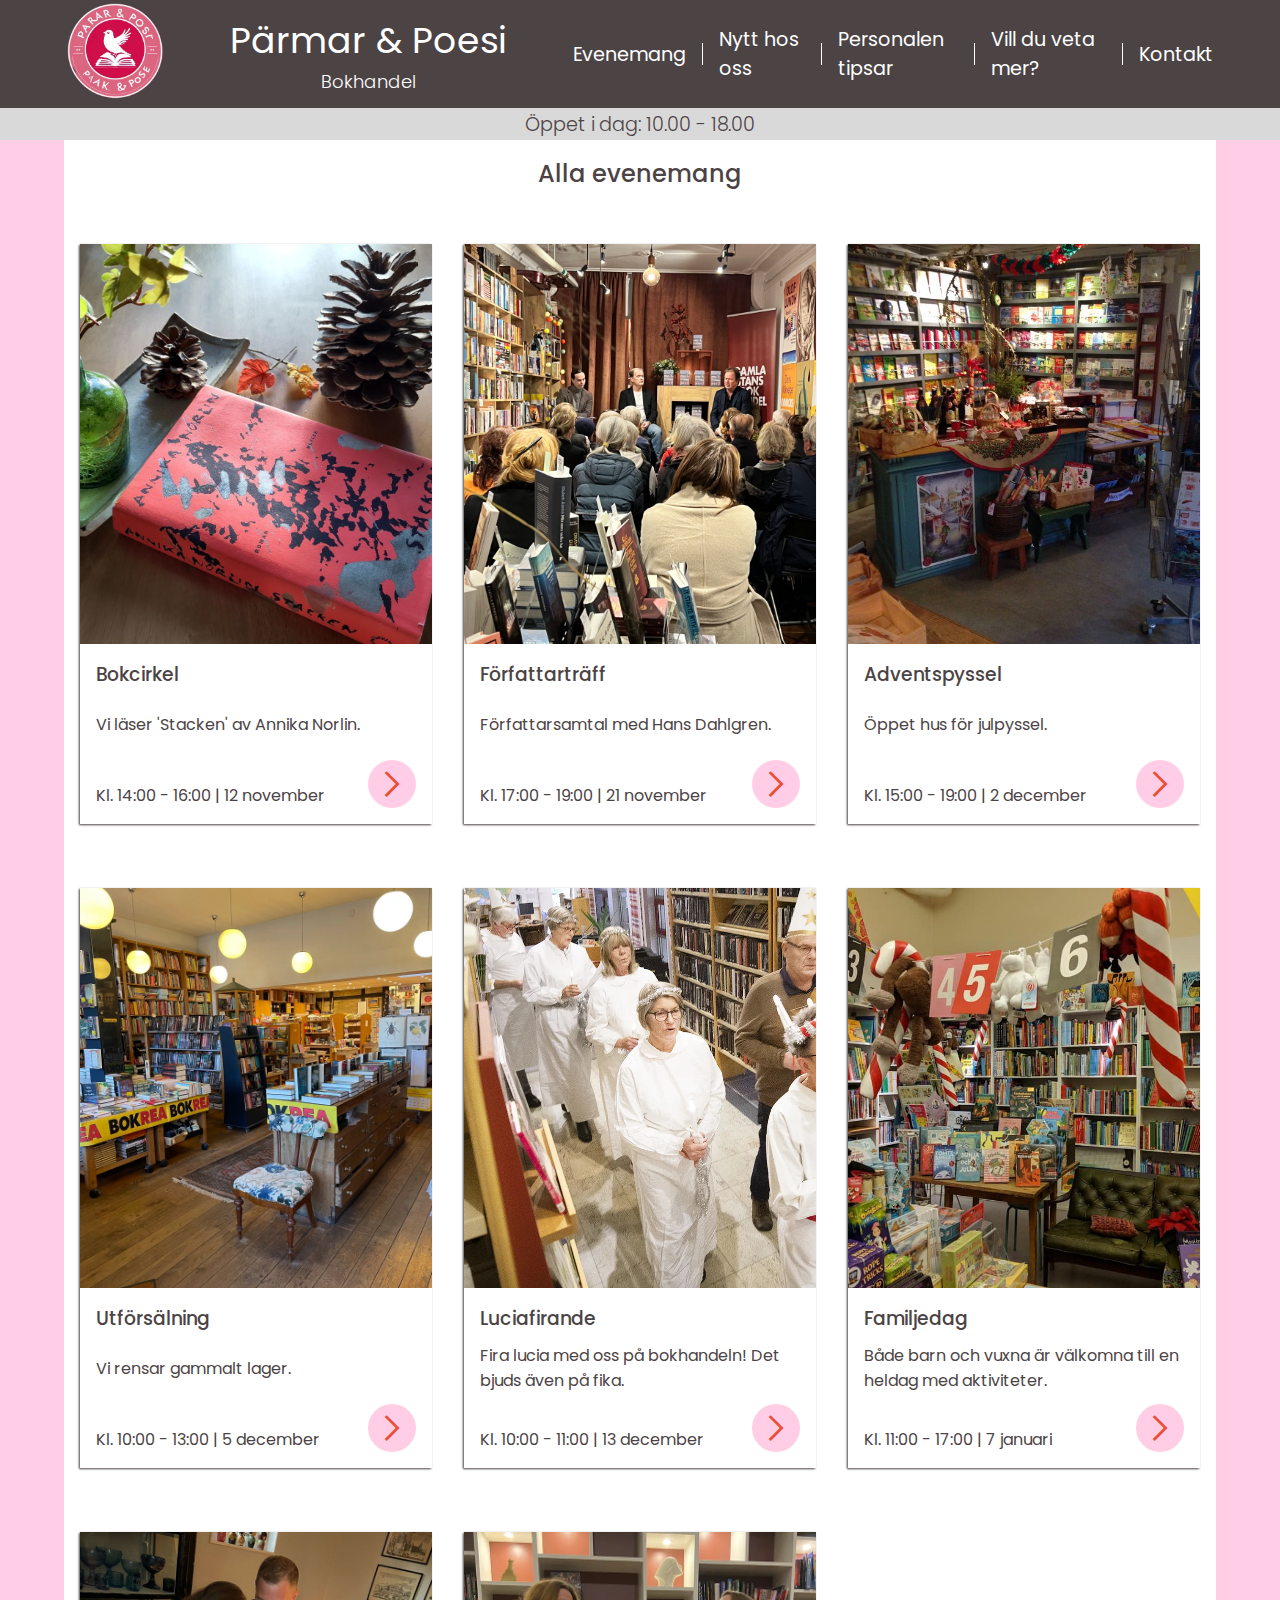
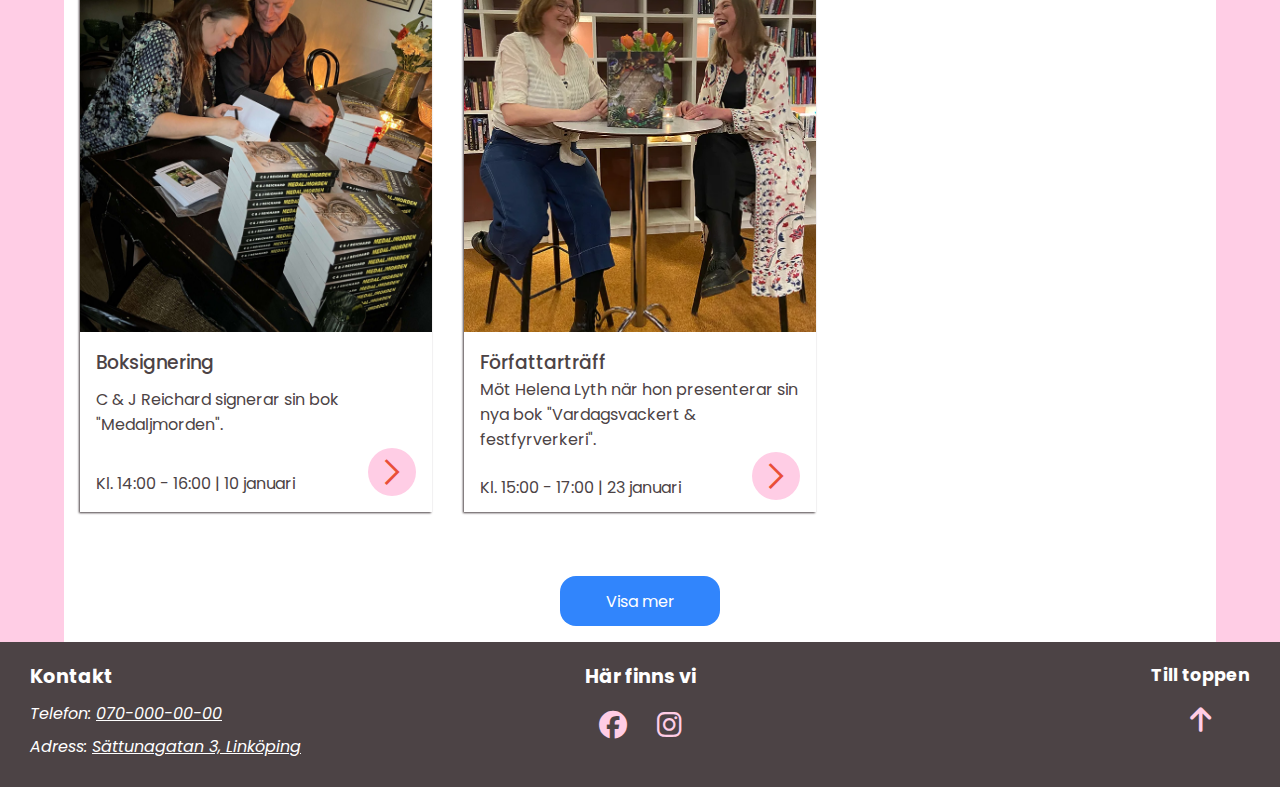
==== alla_event.html @ a4bbd662 "merge with main" ====
<!DOCTYPE html>
<html lang="sv">
  <head>
    <meta charset="UTF-8" />
    <meta name="viewport" content="width=device-width, initial-scale=1.0" />
    <title>Pärmar & Poesi</title>
    <link rel="stylesheet" href="style.css" />
    <link rel="stylesheet" href="footer.css" />
    <link rel="stylesheet" href="fonts.css" />
    <link rel="stylesheet" href="alla_event.css" />
    <link rel="icon" type="image/png" href="/img/file.PNG" />
    <link rel="preconnect" href="https://fonts.googleapis.com" />
    <link rel="preconnect" href="https://fonts.gstatic.com" crossorigin />
    <link
    href="https://fonts.googleapis.com/css2?family=Assistant:wght@200..800&family=Poppins:ital,wght@0,100;0,200;0,300;0,400;0,500;0,600;0,700;0,800;0,900;1,100;1,200;1,300;1,400;1,500;1,600;1,700;1,800;1,900&display=swap"
    rel="stylesheet"
    />
    <link
    rel="stylesheet"
    href="https://cdnjs.cloudflare.com/ajax/libs/font-awesome/6.5.1/css/all.min.css"
    />
    <link
    rel="stylesheet"
    href="https://fonts.googleapis.com/css2?family=Material+Symbols+Outlined:opsz,wght,FILL,GRAD@20..48,100..700,0..1,-50..200&icon_names=menu"
    />
    <link rel="stylesheet" href="https://fonts.googleapis.com/css2?family=Material+Symbols+Outlined:opsz,wght,FILL,GRAD@20..48,100..700,0..1,-50..200&icon_names=arrow_forward_ios" />
  </head>
<body>
    <header>
        <a href="index.html">
          <img src="/img/file.PNG" alt="logo" class="logo" />
        </a>
          
          <section class="header-title">
            <h1 class="poppins-regular">Pärmar & Poesi</h1>
            <p class="poppins-light">Bokhandel</p>
          </section>
  
        
      <button class="hamburger">
        <aside class="bar"></aside>
    </button>
        
  
        <nav class="mobile-nav">
          
              <a href="/index.html#evenemang">Evenemang</a>
              <a href="/index.html#nytt-hos-oss">Nytt hos oss</a>
              <a href="/index.html#personalen-tipsar">Personalen tipsar</a>
              <a href="/index.html#kontaktform">Vill du veta mer?</a>
              <a href="/index.html#footer">Kontakt</a>
        </nav>
  
        <nav class="desktop-nav">
  
              <a href="/index.html#evenemang">Evenemang</a>
              <span class="vertical-line"></span>
              <a href="/index.html#nytt-hos-oss">Nytt hos oss</a>
              <span class="vertical-line"></span>
              <a href="/index.html#personalen-tipsar">Personalen tipsar</a>
              <span class="vertical-line"></span>
              <a href="/index.html#kontaktform">Vill du veta mer?</a>
              <span class="vertical-line"></span>
              <a href="/index.html#footer">Kontakt</a>
  
        </nav>
      </header>

      <section class="opening-times poppins-light">
        <p>Öppet i dag: 10.00 - 18.00</p>
      </section>

      <!-- MAIN -->

      <main class="kalender__main">
        <section class="kalender_main_section">
        <h2 class="kalender-h2">Alla evenemang</h2>

        <article class="kalender_container_mobil">
            <figure class="kalender-picture">
              <img
                src="/img/stacken_1280x960.jpg"
                alt="Boken 'Stacken'"
              />
            </figure>
            <section class="kalender_info_mobil">
              <h3>Bokcirkel</h3>
              <p>Vi läser 'Stacken' av Annika Norlin.</p>
              <div class="kal-container">
                <time datetime="2024-11-12 14:00"
                  >Kl. 14:00 - 16:00 | 12 november</time
                >
                <figure class="figure arrow-link">
                  <span class="material-symbols-outlined link-arrow">arrow_forward_ios</span>
                </figure>
              </div>
            </section>
          </article>

          <article class="kalender_container_mobil">
            <figure class="kalender-picture">
              <img
                src="/img/forfattartraff.jpg"
                alt="Författarsamltal med Hans Dahlgren"
              />
            </figure>
            <section class="kalender_info_mobil">
              <h3>Författarträff</h3>
              <p>Författarsamtal med Hans Dahlgren.</p>
              <div class="kal-container">
                <time datetime="2024-11-21 17:00"
                  >Kl. 17:00 - 19:00 | 21 november</time
                >
                <figure class="figure arrow-link">
                  <span class="material-symbols-outlined link-arrow">arrow_forward_ios</span>
                </figure>
              </div>
            </section>
          </article>

          <article class="kalender_container_mobil">
            <figure class="kalender-picture">
              <img
                src="/img/julpyssel.jpg"
                alt="Promenader i natten av Lina Wolff"
              />
            </figure>
            <section class="kalender_info_mobil">
              <h3>Adventspyssel</h3>
              <p>Öppet hus för julpyssel.</p>
              <div class="kal-container">
                <time datetime="2024-12-02 15:00"
                  >Kl. 15:00 - 19:00 | 2 december</time
                >
                <figure class="figure arrow-link">
                  <span class="material-symbols-outlined link-arrow">arrow_forward_ios</span>
                </figure>
              </div>
            </section>
          </article>

          <article class="kalender_container_mobil">
            <figure class="kalender-picture">
              <img
                src="/img/utforsaljning.jpg"
                alt="Utförsälning i en bokhandel"
              />
            </figure>
            <section class="kalender_info_mobil">
              <h3>Utförsälning</h3>
              <p>Vi rensar gammalt lager.</p>
              <div class="kal-container">
                <time datetime="2024-12-05 10:00"
                  >Kl. 10:00 - 13:00 | 5 december</time
                >
                <figure class="figure arrow-link">
                  <span class="material-symbols-outlined link-arrow">arrow_forward_ios</span>
                </figure>
              </div>
            </section>
          </article>

          <article class="kalender_container_mobil">
            <figure class="kalender-picture">
              <img
                src="/img/lucia.jpg"
                alt="Luciatåg i bokhandel"
              />
            </figure>
            <section class="kalender_info_mobil">
              <h3>Luciafirande</h3>
              <p>Fira lucia med oss på bokhandeln! Det bjuds även på fika.</p>
              <div class="kal-container">
                <time datetime="2024-12-13 10:00"
                  >Kl. 10:00 - 11:00 | 13 december</time
                >
                <figure class="figure arrow-link">
                  <span class="material-symbols-outlined link-arrow">arrow_forward_ios</span>
                </figure>
              </div>
            </section>
          </article>

          <article class="kalender_container_mobil">
            <figure class="kalender-picture">
              <img
                src="/img/familjedag.jpg"
                alt="Familjedag"
              />
            </figure>
            <section class="kalender_info_mobil">
              <h3>Familjedag</h3>
              <p>Både barn och vuxna är välkomna till en heldag med aktiviteter.</p>
              <div class="kal-container">
                <time datetime="2025-01-07 11:00"
                  >Kl. 11:00 - 17:00 | 7 januari</time
                >
                <figure class="figure arrow-link">
                  <span class="material-symbols-outlined link-arrow">arrow_forward_ios</span>
                </figure>
              </div>
            </section>
          </article>

          <article class="kalender_container_mobil">
            <figure class="kalender-picture">
              <img
                src="/img/boksignering2.jpg"
                alt="boksignering av 'Medaljmorden'"
              />
            </figure>
            <section class="kalender_info_mobil">
              <h3>Boksignering</h3>
              <p>C & J Reichard signerar sin bok "Medaljmorden".</p>
              <div class="kal-container">
                <time datetime="2025-01-10 14:00"
                  >Kl. 14:00 - 16:00 | 10 januari</time
                >
                <figure class="figure arrow-link">
                  <span class="material-symbols-outlined link-arrow">arrow_forward_ios</span>
                </figure>
              </div>
            </section>
          </article>

          <article class="kalender_container_mobil">
            <figure class="kalender-picture">
              <img
                src="/img/forfattartrafff.jpg"
                alt="Författarträff med Helena Lyth"
              />
            </figure>
            <section class="kalender_info_mobil">
              <h3>Författarträff</h3>
              <p>Möt Helena Lyth när hon presenterar sin nya bok "Vardagsvackert & festfyrverkeri".</p>
              <div class="kal-container lr-container">
                <time datetime="2024-01-23 15:00"
                  >Kl. 15:00 - 17:00 | 23 januari</time
                >
                <figure class="figure arrow-link">
                  <span class="material-symbols-outlined link-arrow">arrow_forward_ios</span>
                </figure>
              </div>
            </section>
          </article>

          <button class="button--blue evenemangknapp">Visa mer</button>

        </section>

      </main>

      <footer class="footer" id="footer">
        <section class="contact">
            <h2>Kontakt</h2>
            <address>
                <p>Telefon: <a href="tel:+46700000000"><span class="no-wrap">070-000-00-00</span></a></p>
                <p>Adress: <a href="https://maps.google.com?q=Sättunagatan 3, Linköping" target="_blank" rel="noopener noreferrer">Sättunagatan 3, Linköping</a></p>
            </address>
        </section>
        <section class="social">
          <h2>Här finns vi</h2>
          <nav class="icons">
            <ul>
              <li>
                <a
                  href="https://www.facebook.com"
                  target="_blank"
                  rel="noopener noreferrer"
                  aria-label="Facebook"
                >
                  <i class="fab fa-facebook"></i>
                </a>
              </li>
              <li>
                <a
                  href="https://www.instagram.com"
                  target="_blank"
                  rel="noopener noreferrer"
                  aria-label="Instagram"
                >
                  <i class="fab fa-instagram"></i>
                </a>
              </li>
            </ul>
          </nav>
        </section>
        <section class="back-to-top">
          <a href="#top" aria-label="Till toppen">
              <span class="toppen">Till toppen</span>
              <i class="fas fa-arrow-up"></i>
          </a>
      </section>    
      </footer>
      <script src="script.js"></script>
</body>
</html>
---- style.css ----
/* GENERAL */

*,
*::before,
*::after {
  box-sizing: border-box;
  margin: 0;
  padding: 0;
}

figure img {
  max-width: 100%;
  height: auto;
  display: block;
}

.no-wrap {
  white-space: nowrap;
}

.evenemang-desktop-container {
  display: none;
  flex-direction: column;
  align-items: center;
  margin-bottom: 1rem;
}

/* VARIABLER */
:root {
  --COLOR-RED: #e94f37;
  --COLOR-PINK: #ffcde5;
  --COLOR-DARK: #4c4345;
  --COLOR-BLUE: #3185fc;
  --SHADOW: -1px 1px 2px var(--COLOR-DARK);
}

/* TEXT-STYLING */
html {
  font-family: "Poppins", sans-serif;
  scroll-behavior: smooth;
  margin-top: 20vh;
  scroll-padding-top: 20vh;
}

main h2,
main h3 {
  font-weight: 500;
}

main h2 {
  margin-bottom: 1.3rem;
}

/* HEADER */

header {
  width: 100%;
  height: 20vh;
  background-color: var(--COLOR-DARK);
  display: flex;
  justify-content: space-evenly;
  align-items: center;
  position: fixed;
  top: 0;
  z-index: 1;
}

.logo-title {
  display: flex;
  justify-content: space-between;
  align-items: center;
  width: 20%;
}

.opening-times {
  background-color: #d9d9d9;
  width: 100%;
  display: flex;
  justify-content: space-evenly;
  align-items: center;
}

.logo {
  width: 5rem;
  height: 5rem;
  z-index: 99;
}

.header-title {
  color: white;
  display: flex;
  flex-direction: column;
  align-items: center;
  justify-content: center;
  font-size: 0.8rem;
  flex-wrap: wrap;
}

.vertical-line {
  width: 2px;
  height: 20%;
  background-color: white;
}

/* NAVIGATION */

.hamburger {
  position: relative;
  display: block;
  width: 35px;
  cursor: pointer;
  z-index: 99;

  appearance: none;
  background-color: transparent;
  border: none;
  outline: none;
}

.hamburger .bar,
.hamburger:after,
.hamburger:before {
  content: "";
  display: block;
  width: 100%;
  height: 5px;
  background-color: white;
  margin: 6px 0px;
  transition: 0.4s;
}

.hamburger.is-active:before {
  transform: rotate(-45deg) translate(-9px, 7px);
}

.hamburger.is-active:after {
  transform: rotate(45deg) translate(-8px, -7px);
}

.hamburger.is-active .bar {
  opacity: 0;
}

.mobile-nav {
  position: fixed;
  top: 0;
  left: 100%;
  width: 100%;
  height: 100vh;
  display: block;
  z-index: 98;
  background-color: var(--COLOR-DARK);
  padding-top: 10rem;
  transition: 0.4s ease-in;
}

.mobile-nav.is-active {
  left: 0;
}

.mobile-nav a {
  display: block;
  width: 100%;
  max-width: fit-content;
  margin: 0 auto 16px;
  text-align: center;
  padding: 12px 16px;
  color: white;
  text-decoration: none;
}

.menu {
  color: white;
}

.desktop-nav {
  display: none;
  gap: 1rem;
  width: fit-content;
  max-width: 50%;
  font-size: clamp(0.3rem, 1.5vw, 1.3rem);
  height: 100%;
  align-items: center;
  flex-shrink: 1;
}

.desktop-nav a {
  color: white;
  text-decoration: none;
}

.desktop-nav a:hover {
  color: var(--COLOR-PINK);
  transition: 0.4s;
}

.desktop-nav a:hover::after {
  content: "";
  display: block;
  width: 100%;
  height: 2px;
  background-color: var(--COLOR-PINK);
  margin-top: 0.3rem;
  transition: 0.3s;
}

/* MAIN */

.main {
  background-color: var(--COLOR-PINK);
  display: flex;
  flex-direction: column;
  align-items: center;
}

.home__main__section {
  padding: 1rem;
  max-width: 40rem;
  background-color: white;

  display: flex;
  flex-direction: column;
  align-items: center;
}

.event-info {
  margin: 1rem;
  width: 100%;
  height: auto;
}

.evenemang__event {
  margin-top: 1rem;
  box-shadow: var(--SHADOW);
  display: flex;
  flex-direction: column;
}

.event-picture {
  width: 100%;
  align-self: center;
}

.new_books__image {
  width: 40%;
  margin: 0.3rem;
  box-shadow: var(--SHADOW);
}

.lr-container {
  display: flex;
  justify-content: space-between;
  align-items: center;
}

.row-wrap {
  display: flex;
  justify-content: center;
  flex-flow: row wrap;
}

hr {
  border-top: 1px solid var(--COLOR-RED);
  width: 80%;
}

.evenemang-desktop {
  display: none;
  align-items: center;
  justify-content: space-evenly;
  margin-top: 1rem;
  margin-bottom: 1rem;
}



.event-container {
  display: flex;
  flex-direction: column;
  align-items: center;
  justify-content: space-between;
  width: 30%;
  height: 60vh;
  background-color: white;
}

.event-image {
  width: 100%;
  height: auto;
}

.event-image {
  width: 100%;
  height: auto;
}

.evenemang_button {
  width: 3rem;
  height: 3rem;
  border-radius: 50%;
  border: none;
  background-color: var(--COLOR-PINK);
}

/* PERSONALEN TIPSAR*/

.personalen-tipsar-desktop {
  display: none;
  width: 90%;
  background-color: white;
  flex-direction: column;
  align-self: center;
  margin-top: 1rem;
  margin-bottom: 1rem;
}

.personalen-tipsar__image {
  width: 40%;
  margin: 1rem;
}

.personalen-tipsar__image-desktop-container {
  display: flex;
  justify-content: space-evenly;
  align-items: center;
}

/* KONTAKTFORMULÄR */

.kontaktform {
  background-color: white;
  display: flex;
  flex-direction: column;
  justify-content: center;
  align-items: flex-start;
  max-width: 40rem;
}

.kontaktform-button-container {
  display: flex;
  width: 100%;
  justify-content: center;
  align-items: center;
}

.kontaktform button {
  cursor: pointer;
}

.kontaktform-button-container {
  display: flex;
  width: 100%;
  justify-content: center;
  align-items: center;
}

.kontaktform button {
  cursor: pointer;
}

.kontaktform aside {
  text-align: center;
  display: flex;
  align-content: center;
  justify-content: center;
  gap: 0.7rem;
}

form {
  width: 100%;
  padding: 0 2.5rem;
  margin: 0 auto;
  max-width: 40rem;
}

label {
  color: var(--COLOR-DARK);
}

.red-text {
  color: var(--COLOR-RED);
}

input {
  width: 100%;
  height: 2.5rem;
  border: 1px solid var(--COLOR-DARK);
  border-radius: 10px;
  font: inherit;
  padding-left: 10px;
  margin-bottom: 1.5rem;
}

.number-input {
  margin-left: 0.6rem;
  max-width: 3.5rem;
}

textarea {
  width: 100%;
  border: 1px solid var(--COLOR-DARK);
  border-radius: 10px;
  font: inherit;
  padding-left: 10px;
  padding-top: 8px;
  margin-bottom: 1rem;
}

#nyhetsbrev {
  accent-color: var(--COLOR-RED);
  width: 25px;
  height: 25px;
  cursor: pointer;
}

.aligncenter {
  align-self: center;
}

/* BUTTONS */

.arrow-link {
  width: 3rem;
  height: 3rem;
  background-color: var(--COLOR-PINK);
  border-radius: 100%;
  display: flex;
  align-items: center;
  justify-content: center;
}

.evenemang__event .arrow-link,
.evenemang-desktop .arrow-link {
  margin-right: 2rem;
}

.arrow-link span {
  font-size: 2rem;
  color: var(--COLOR-RED);
}

.button--blue {
  font: inherit;
  min-width: 10rem;
  background-color: var(--COLOR-BLUE);
  color: white;
  border: none;
  border-radius: 1rem;
  padding: 0.8rem;
  margin: 1rem auto;
}

.button--pink {
  font: inherit;
  min-width: 8rem;
  background-color: var(--COLOR-PINK);
  color: var(--COLOR-RED);
  border: none;
  border-radius: 1rem;
  padding: 0.8em;
  margin: 1rem;
}

.arrow-link:hover,
.arrow-link:focus {
  filter: brightness(105%);
  cursor: pointer;
}

.arrow-link:active {
  background-color: hsl(231, 100%, 90%);
}

button:hover,
button:focus {
  filter: brightness(120%);
  box-shadow: var(--SHADOW);
  cursor: pointer;
}

button:active {
  background-color: var(--COLOR-RED);
}

.button--pink:hover {
  filter: brightness(105%);
}

.button--pink:active {
  background-color: hsl(231, 100%, 90%);
}

/* MEDIA QUERIES */

@media (prefers-reduced-motion) {
  html {
    scroll-behavior: auto;
  }
}

@media screen and (min-width: 992px) {
  html {
    margin-top: 12vh;
    scroll-padding-top: 12vh;
  }

  header {
    height: 12vh;
  }

  .hamburger {
    display: none;
  }

  .desktop-nav {
    display: flex;
  }

  .opening-times {
    height: 2rem;
  }

  .home__main__section {
    max-width: 90%;
  }

  .evenemang-desktop-container {
    display: flex;
  }

  .evenemang-desktop {
    display: flex;
  }

  .evenemang {
    display: none;
  }

  header {
    height: 12vh;
  }

  html {
    margin-top: 12vh;
    scroll-padding-top: 12vh;
  }

  .kontaktform {
    width: 90%;
    max-width: 90%;
  }

  form {
    max-width: 90%;
  }

  .personalen-tipsar-desktop {
    display: flex;
  }

  .personalen-tipsar-mobile {
    display: none;
  }

  .personalen-tipsar__image {
    width: fit-content;
  }
}

@media screen and (min-width: 1200px) {
  .header-title {
    font-size: large;
  }

  .logo {
    width: 6rem;
    height: 6rem;
  }

  .opening-times p {
    font-size: 1.2rem;
  }
}
---- footer.css ----
html,
    body {
        font-family: 'Poppins', sans-serif;
        height: 100%;
    }

    .footer {
        bottom: 0;
        left: 0;
        width: 100%;
        display: flex;
        justify-content: space-between;
        align-items: flex-start;
        background-color: #4C4345;
        color: #ffffff;
        padding-left: 30px;
        padding-top: 20px;
        padding-bottom: 20px;
        padding-right: 30px;
        z-index: 1000;
    }

    .contact {
        width: 33%;
    }

    .contact h2,
    .social h2 {
        font-size: 1.2em;
        margin-bottom: 10px;
    }

    .contact p,
    .social .icons a {
        font-size: 1em;
        margin: 8px 0;
        text-decoration: none;
        color: #ffffff;
    }

    .contact a {
        text-decoration: underline;
        color: #ffffff;
    }

    .social {
        width: 33%;
        text-align: center;
        display: flex;
        justify-content: space-around;
        align-content: center;
        align-items: center;
        flex-direction: column;
    }

    .icons {
        display: flex;
        gap: 10px;
    }

    .icons ul {
        list-style: none;
        padding: 0;
        margin: 0;
        display: flex;
        gap: 10px;
    }

    .icons li {
        list-style: none;
    }

    .icon {
        display: inline-block;
        width: 40px;
        height: 40px;
        border-radius: 50%;
        display: flex;
        align-items: center;
        justify-content: center;
        color: #3a3131;
        font-weight: bold;
        transition: transform 0.5s ease-in-out;

    }

    i {
        font-size: 28px;
        color: #FFCDE5;
        margin: 10px;
    }

    a {
        text-decoration: none;
    }

    a:hover i {
        color: #007bff;
        transform: rotate(360deg);
        transition: 1s ease;
    }

    .back-to-top {
        width: 33%;
        text-align: center;
        display: flex;
        justify-content: flex-end;
    }

    .back-to-top a {
        display: flex;
        flex-direction: column;
        align-items: center;
        gap: 0.5rem;
        color: #333;
        text-decoration: none;
        font-size: 1rem;
        font-weight: bold;
        transition: color 0.3s ease;
    }

    .toppen {
        color: #ffffff;
        font-size: 1.1em;

    }

    @media (max-width: 1200px) {
        .footer {
            padding-left: 30px;
            padding-top: 20px;
            padding-bottom: 20px;
            padding-right: 30px;
        }
    }

    @media (max-width: 992px) {
        .footer {

            align-items: flex-start;
        }

        .social {
            text-align: left;
        }

        .icons {
            justify-content: flex-start;
        }
    }

    @media (max-width: 768px) {
        .footer {
            padding: 10px;
        }

        .social .icons a {
            font-size: 0.9em;
            display: flex;
            justify-content: space-between;
        }
    }

    @media (max-width: 480px) {
        .footer {
            padding: 8px;

        }

        .contact,
        .social {
            width: 100%;
            padding: 0;
        }

        .icons {
            justify-content: center;
        }

        .contact h2 {
            font-size: 1em;
        }

        .social h2 {
            font-size: 1em;
            text-align: center;

        }

        .social .icons a {
            font-size: 0.8em;

        }

        .contact p {
            font-size: 0.8em;
        }
    }
---- fonts.css ----
.poppins-thin {
    font-family: "Poppins", sans-serif;
    font-weight: 100;
    font-style: normal;
  }
  
  .poppins-extralight {
    font-family: "Poppins", sans-serif;
    font-weight: 200;
    font-style: normal;
  }
  
  .poppins-light {
    font-family: "Poppins", sans-serif;
    font-weight: 300;
    font-style: normal;
  }
  
  .poppins-regular {
    font-family: "Poppins", sans-serif;
    font-weight: 400;
    font-style: normal;
  }
  
  .poppins-medium {
    font-family: "Poppins", sans-serif;
    font-weight: 500;
    font-style: normal;
  }
  
  .poppins-semibold {
    font-family: "Poppins", sans-serif;
    font-weight: 600;
    font-style: normal;
  }
  
  .poppins-bold {
    font-family: "Poppins", sans-serif;
    font-weight: 700;
    font-style: normal;
  }
  
  .poppins-extrabold {
    font-family: "Poppins", sans-serif;
    font-weight: 800;
    font-style: normal;
  }
  
  .poppins-black {
    font-family: "Poppins", sans-serif;
    font-weight: 900;
    font-style: normal;
  }
  
  .poppins-thin-italic {
    font-family: "Poppins", sans-serif;
    font-weight: 100;
    font-style: italic;
  }
  
  .poppins-extralight-italic {
    font-family: "Poppins", sans-serif;
    font-weight: 200;
    font-style: italic;
  }
  
  .poppins-light-italic {
    font-family: "Poppins", sans-serif;
    font-weight: 300;
    font-style: italic;
  }
  
  .poppins-regular-italic {
    font-family: "Poppins", sans-serif;
    font-weight: 400;
    font-style: italic;
  }
  
  .poppins-medium-italic {
    font-family: "Poppins", sans-serif;
    font-weight: 500;
    font-style: italic;
  }
  
  .poppins-semibold-italic {
    font-family: "Poppins", sans-serif;
    font-weight: 600;
    font-style: italic;
  }
  
  .poppins-bold-italic {
    font-family: "Poppins", sans-serif;
    font-weight: 700;
    font-style: italic;
  }
  
  .poppins-extrabold-italic {
    font-family: "Poppins", sans-serif;
    font-weight: 800;
    font-style: italic;
  }
  
  .poppins-black-italic {
    font-family: "Poppins", sans-serif;
    font-weight: 900;
    font-style: italic;
  }

    .material-symbols-outlined {
    font-variation-settings:
    'FILL' 0,
    'wght' 300,
    'GRAD' 0,
    'opsz' 24;
    }
---- alla_event.css ----
/* VARIABLER */
:root {
    --COLOR-RED: #e94f37;
    --COLOR-PINK: #ffcde5;
    --COLOR-DARK: #4c4345;
    --COLOR-BLUE: #3185fc;
    --SHADOW: -1px 1px 2px var(--COLOR-DARK);
  }

  /* TEXT */
  html {
    color: var(--COLOR-DARK);
  }

  .kalender-h2 {
    text-align: center;
  }

  /* MAIN */
  .kalender__main {
    background-color: var(--COLOR-PINK);
  }

  .kalender_main_section {
    background-color: white;
    padding: 1rem;
    display: flex;
    flex-direction: column;
    align-items: center;
  }

  .kalender_container_mobil {
    box-shadow: var(--SHADOW);
    margin-bottom: 2rem;
    max-width: 400px;
  }

  .kalender_info_mobil {
    padding: 1rem;
    height: 180px;
    display: flex;
    flex-direction: column;
    justify-content: space-between;
    
  }

  .kal-container {
    display: flex;
    justify-content: space-between;
    align-items: flex-end;
    width: 100%;
  }

  .kalender-picture img {
    width: 400px; 
    height: 400px;
    object-fit: cover;
  }

  /* MEDIA QUERIES */
  @media screen and (min-width: 992px) {
    .kalender_main_section {
        max-width: 90%;
        margin: 0 auto;
        display: grid;
        grid-template-columns: repeat(3, 1fr);
        gap: 2rem;
    }

    .kalender_container_mobil {
        grid-column: span 1;
        place-self: center;
    }

    .kalender-h2 {
        grid-column: span 3;
    }
    
    .evenemangknapp {
        grid-column: 2 / 2;
       margin: 0 auto;
    }
  }
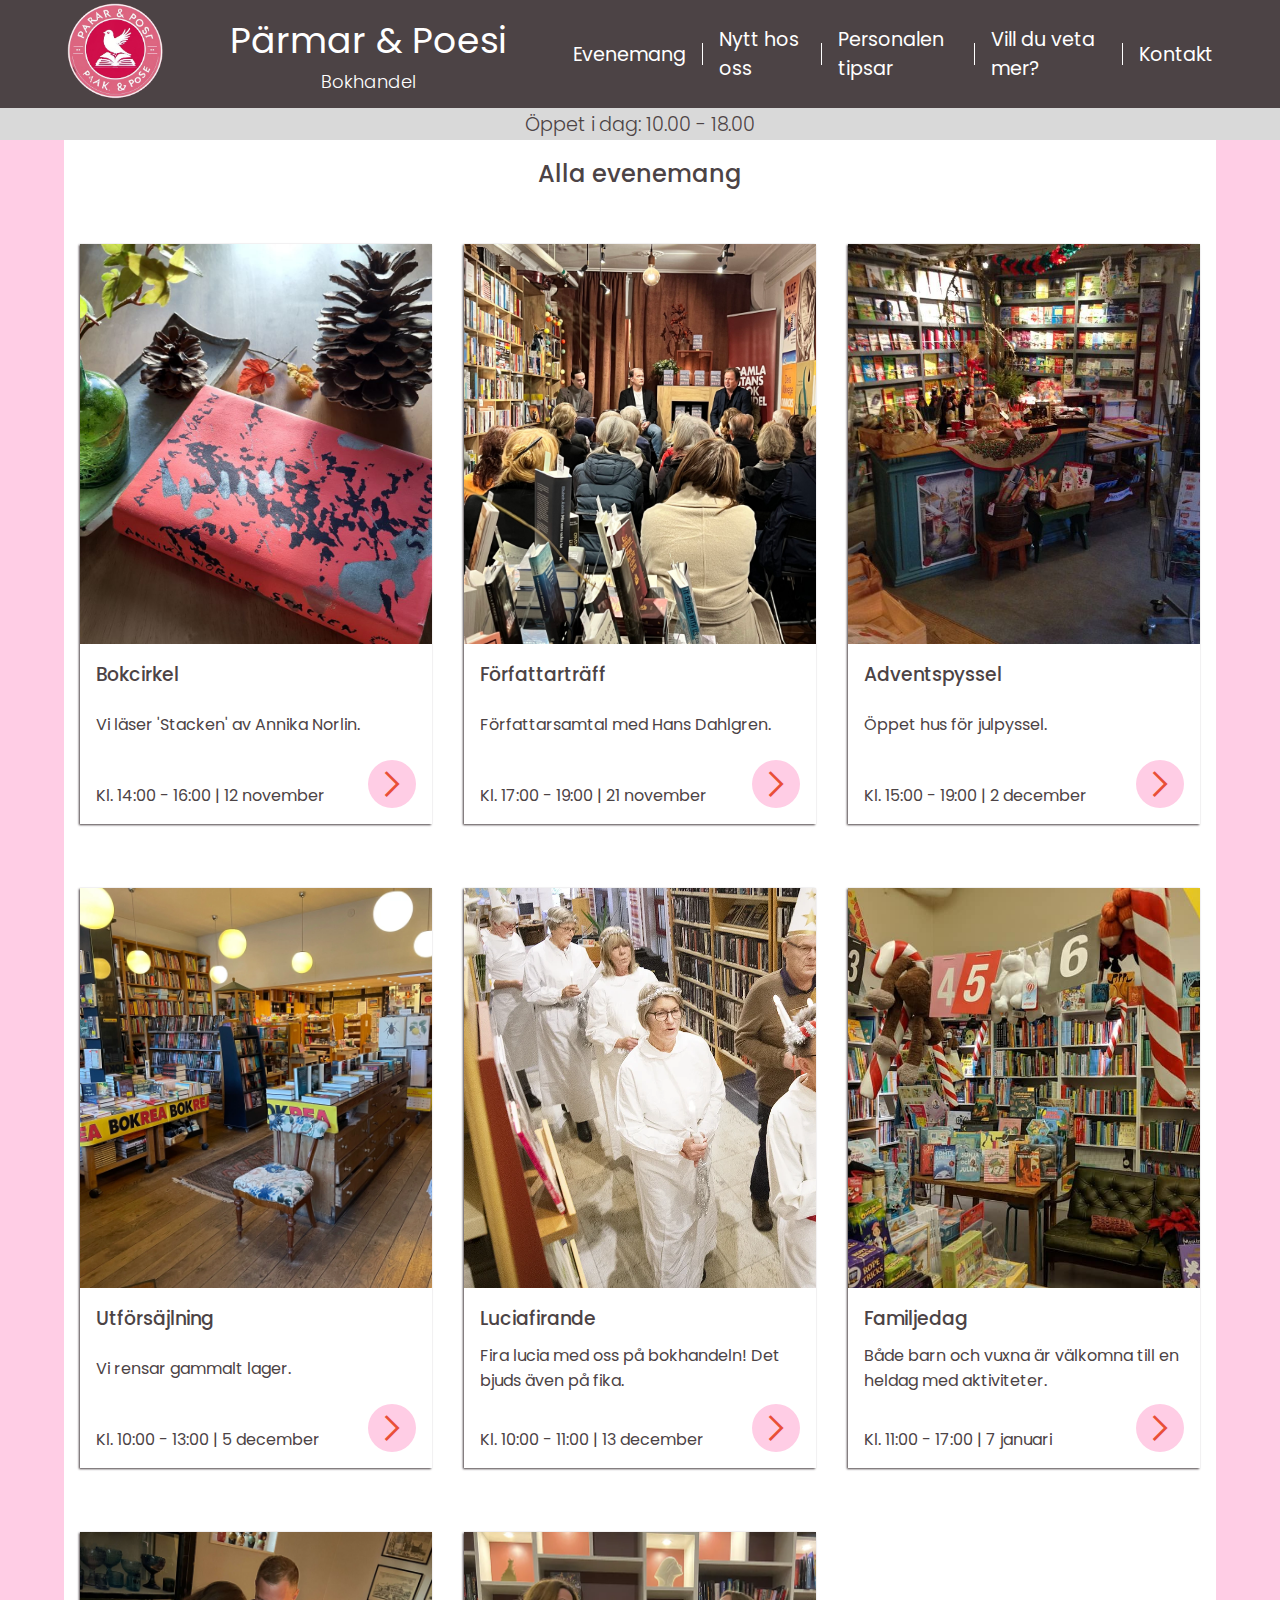
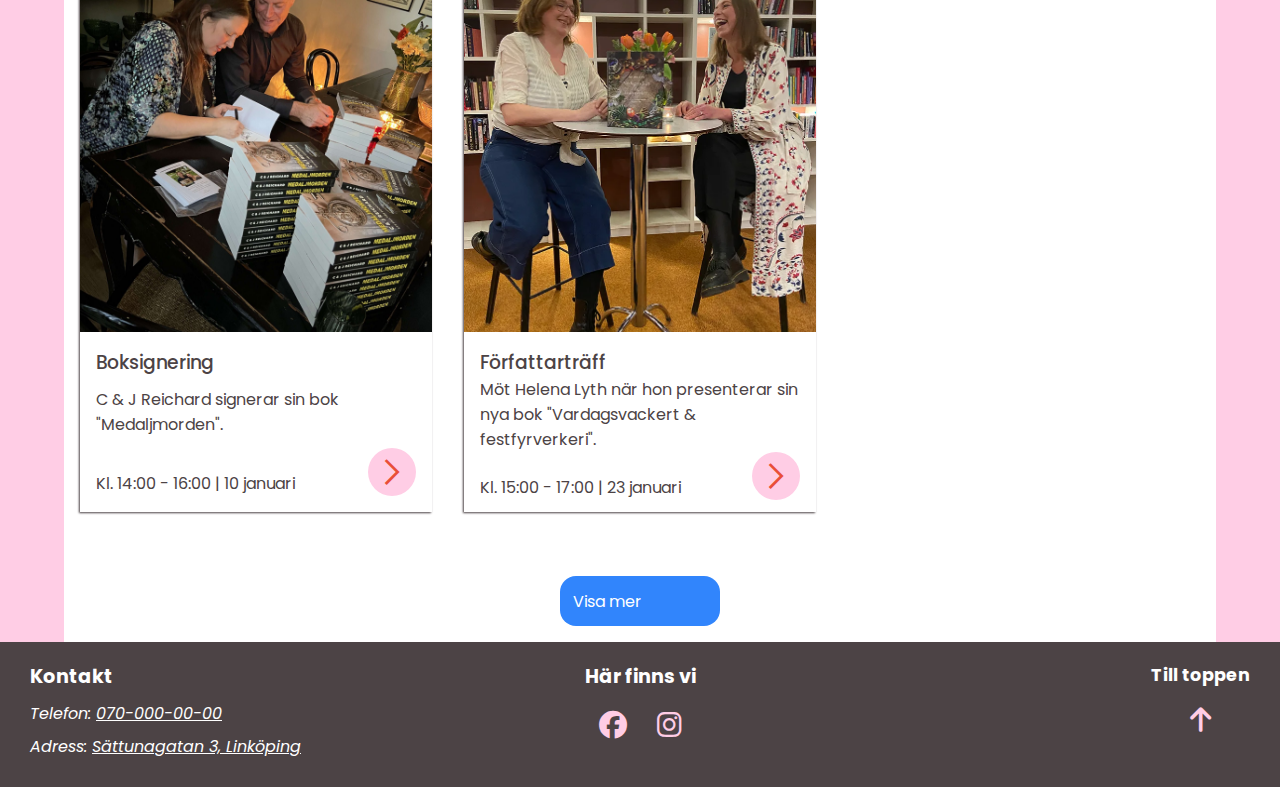
==== commit d9a48358: "merge" ====
--- a/alla_event.html
+++ b/alla_event.html
@@ -12,286 +12,313 @@
     <link rel="preconnect" href="https://fonts.googleapis.com" />
     <link rel="preconnect" href="https://fonts.gstatic.com" crossorigin />
     <link
-    href="https://fonts.googleapis.com/css2?family=Assistant:wght@200..800&family=Poppins:ital,wght@0,100;0,200;0,300;0,400;0,500;0,600;0,700;0,800;0,900;1,100;1,200;1,300;1,400;1,500;1,600;1,700;1,800;1,900&display=swap"
-    rel="stylesheet"
+      href="https://fonts.googleapis.com/css2?family=Assistant:wght@200..800&family=Poppins:ital,wght@0,100;0,200;0,300;0,400;0,500;0,600;0,700;0,800;0,900;1,100;1,200;1,300;1,400;1,500;1,600;1,700;1,800;1,900&display=swap"
+      rel="stylesheet"
     />
     <link
-    rel="stylesheet"
-    href="https://cdnjs.cloudflare.com/ajax/libs/font-awesome/6.5.1/css/all.min.css"
+      rel="stylesheet"
+      href="https://cdnjs.cloudflare.com/ajax/libs/font-awesome/6.5.1/css/all.min.css"
     />
     <link
-    rel="stylesheet"
-    href="https://fonts.googleapis.com/css2?family=Material+Symbols+Outlined:opsz,wght,FILL,GRAD@20..48,100..700,0..1,-50..200&icon_names=menu"
+      rel="stylesheet"
+      href="https://fonts.googleapis.com/css2?family=Material+Symbols+Outlined:opsz,wght,FILL,GRAD@20..48,100..700,0..1,-50..200&icon_names=menu"
     />
-    <link rel="stylesheet" href="https://fonts.googleapis.com/css2?family=Material+Symbols+Outlined:opsz,wght,FILL,GRAD@20..48,100..700,0..1,-50..200&icon_names=arrow_forward_ios" />
+    <link
+      rel="stylesheet"
+      href="https://fonts.googleapis.com/css2?family=Material+Symbols+Outlined:opsz,wght,FILL,GRAD@20..48,100..700,0..1,-50..200&icon_names=arrow_forward_ios"
+    />
   </head>
-<body>
+  <body>
     <header>
-        <a href="index.html">
-          <img src="/img/file.PNG" alt="logo" class="logo" />
-        </a>
-          
-          <section class="header-title">
-            <h1 class="poppins-regular">Pärmar & Poesi</h1>
-            <p class="poppins-light">Bokhandel</p>
-          </section>
-  
-        
+      <a href="index.html">
+        <img src="/img/file.PNG" alt="logo" class="logo" />
+      </a>
+
+      <section class="header-title">
+        <h1 class="poppins-regular">Pärmar & Poesi</h1>
+        <p class="poppins-light">Bokhandel</p>
+      </section>
+
       <button class="hamburger">
         <aside class="bar"></aside>
-    </button>
-        
-  
-        <nav class="mobile-nav">
-          
-              <a href="/index.html#evenemang">Evenemang</a>
-              <a href="/index.html#nytt-hos-oss">Nytt hos oss</a>
-              <a href="/index.html#personalen-tipsar">Personalen tipsar</a>
-              <a href="/index.html#kontaktform">Vill du veta mer?</a>
-              <a href="/index.html#footer">Kontakt</a>
+      </button>
+
+      <nav class="mobile-nav">
+        <a href="/index.html#evenemang">Evenemang</a>
+        <a href="/index.html#nytt-hos-oss">Nytt hos oss</a>
+        <a href="/index.html#personalen-tipsar">Personalen tipsar</a>
+        <a href="/index.html#kontaktform">Vill du veta mer?</a>
+        <a href="/index.html#footer">Kontakt</a>
+      </nav>
+
+      <nav class="desktop-nav">
+        <a href="/index.html#evenemang">Evenemang</a>
+        <span class="vertical-line"></span>
+        <a href="/index.html#nytt-hos-oss">Nytt hos oss</a>
+        <span class="vertical-line"></span>
+        <a href="/index.html#personalen-tipsar">Personalen tipsar</a>
+        <span class="vertical-line"></span>
+        <a href="/index.html#kontaktform">Vill du veta mer?</a>
+        <span class="vertical-line"></span>
+        <a href="/index.html#footer">Kontakt</a>
+      </nav>
+    </header>
+
+    <section class="opening-times poppins-light">
+      <p>Öppet i dag: 10.00 - 18.00</p>
+    </section>
+
+    <!-- MAIN -->
+
+    <main class="kalender__main">
+      <section class="kalender_main_section">
+        <h2 class="kalender-h2">Alla evenemang</h2>
+
+        <article class="kalender_container_mobil">
+          <figure class="kalender-picture">
+            <img src="/img/stacken_1280x960.jpg" alt="Boken 'Stacken'" />
+          </figure>
+          <section class="kalender_info_mobil">
+            <h3>Bokcirkel</h3>
+            <p>Vi läser 'Stacken' av Annika Norlin.</p>
+            <div class="kal-container">
+              <time datetime="2024-11-12 14:00"
+                >Kl. 14:00 - 16:00 | 12 november</time
+              >
+              <figure class="figure arrow-link">
+                <span class="material-symbols-outlined link-arrow"
+                  >arrow_forward_ios</span
+                >
+              </figure>
+            </div>
+          </section>
+        </article>
+
+        <article class="kalender_container_mobil">
+          <figure class="kalender-picture">
+            <img
+              src="/img/forfattartraff.jpg"
+              alt="Författarsamltal med Hans Dahlgren"
+            />
+          </figure>
+          <section class="kalender_info_mobil">
+            <h3>Författarträff</h3>
+            <p>Författarsamtal med Hans Dahlgren.</p>
+            <div class="kal-container">
+              <time datetime="2024-11-21 17:00"
+                >Kl. 17:00 - 19:00 | 21 november</time
+              >
+              <figure class="figure arrow-link">
+                <span class="material-symbols-outlined link-arrow"
+                  >arrow_forward_ios</span
+                >
+              </figure>
+            </div>
+          </section>
+        </article>
+
+        <article class="kalender_container_mobil">
+          <figure class="kalender-picture">
+            <img
+              src="/img/julpyssel.jpg"
+              alt="Promenader i natten av Lina Wolff"
+            />
+          </figure>
+          <section class="kalender_info_mobil">
+            <h3>Adventspyssel</h3>
+            <p>Öppet hus för julpyssel.</p>
+            <div class="kal-container">
+              <time datetime="2024-12-02 15:00"
+                >Kl. 15:00 - 19:00 | 2 december</time
+              >
+              <figure class="figure arrow-link">
+                <span class="material-symbols-outlined link-arrow"
+                  >arrow_forward_ios</span
+                >
+              </figure>
+            </div>
+          </section>
+        </article>
+
+        <article class="kalender_container_mobil">
+          <figure class="kalender-picture">
+            <img
+              src="/img/utforsaljning.jpg"
+              alt="Utförsäljning i en bokhandel"
+            />
+          </figure>
+          <section class="kalender_info_mobil">
+            <h3>Utförsäjlning</h3>
+            <p>Vi rensar gammalt lager.</p>
+            <div class="kal-container">
+              <time datetime="2024-12-05 10:00"
+                >Kl. 10:00 - 13:00 | 5 december</time
+              >
+              <figure class="figure arrow-link">
+                <span class="material-symbols-outlined link-arrow"
+                  >arrow_forward_ios</span
+                >
+              </figure>
+            </div>
+          </section>
+        </article>
+
+        <article class="kalender_container_mobil">
+          <figure class="kalender-picture">
+            <img
+              src="/img/lucia.jpg"
+              alt="Luciatåg i bokhandel"
+              loading="lazy"
+            />
+          </figure>
+          <section class="kalender_info_mobil">
+            <h3>Luciafirande</h3>
+            <p>Fira lucia med oss på bokhandeln! Det bjuds även på fika.</p>
+            <div class="kal-container">
+              <time datetime="2024-12-13 10:00"
+                >Kl. 10:00 - 11:00 | 13 december</time
+              >
+              <figure class="figure arrow-link">
+                <span class="material-symbols-outlined link-arrow"
+                  >arrow_forward_ios</span
+                >
+              </figure>
+            </div>
+          </section>
+        </article>
+
+        <article class="kalender_container_mobil">
+          <figure class="kalender-picture">
+            <img src="/img/familjedag.jpg" alt="Familjedag" />
+          </figure>
+          <section class="kalender_info_mobil">
+            <h3>Familjedag</h3>
+            <p>
+              Både barn och vuxna är välkomna till en heldag med aktiviteter.
+            </p>
+            <div class="kal-container">
+              <time datetime="2025-01-07 11:00"
+                >Kl. 11:00 - 17:00 | 7 januari</time
+              >
+              <figure class="figure arrow-link">
+                <span class="material-symbols-outlined link-arrow"
+                  >arrow_forward_ios</span
+                >
+              </figure>
+            </div>
+          </section>
+        </article>
+
+        <article class="kalender_container_mobil">
+          <figure class="kalender-picture">
+            <img
+              src="/img/boksignering2.jpg"
+              alt="boksignering av 'Medaljmorden'"
+              loading="lazy"
+            />
+          </figure>
+          <section class="kalender_info_mobil">
+            <h3>Boksignering</h3>
+            <p>C & J Reichard signerar sin bok "Medaljmorden".</p>
+            <div class="kal-container">
+              <time datetime="2025-01-10 14:00"
+                >Kl. 14:00 - 16:00 | 10 januari</time
+              >
+              <figure class="figure arrow-link">
+                <span class="material-symbols-outlined link-arrow"
+                  >arrow_forward_ios</span
+                >
+              </figure>
+            </div>
+          </section>
+        </article>
+
+        <article class="kalender_container_mobil">
+          <figure class="kalender-picture">
+            <img
+              src="/img/forfattartrafff.jpg"
+              alt="Författarträff med Helena Lyth"
+              loading="lazy"
+            />
+          </figure>
+          <section class="kalender_info_mobil">
+            <h3>Författarträff</h3>
+            <p>
+              Möt Helena Lyth när hon presenterar sin nya bok "Vardagsvackert &
+              festfyrverkeri".
+            </p>
+            <div class="kal-container lr-container">
+              <time datetime="2024-01-23 15:00"
+                >Kl. 15:00 - 17:00 | 23 januari</time
+              >
+              <figure class="figure arrow-link">
+                <span class="material-symbols-outlined link-arrow"
+                  >arrow_forward_ios</span
+                >
+              </figure>
+            </div>
+          </section>
+        </article>
+
+        <a href="event_01.html" class="button--blue evenemangknapp">Visa mer</a>
+      </section>
+    </main>
+
+    <footer class="footer" id="footer">
+      <section class="contact">
+        <h2>Kontakt</h2>
+        <address>
+          <p>
+            Telefon:
+            <a href="tel:+46700000000"
+              ><span class="no-wrap">070-000-00-00</span></a
+            >
+          </p>
+          <p>
+            Adress:
+            <a
+              href="https://maps.google.com?q=Sättunagatan 3, Linköping"
+              target="_blank"
+              rel="noopener noreferrer"
+              >Sättunagatan 3, Linköping</a
+            >
+          </p>
+        </address>
+      </section>
+      <section class="social">
+        <h2>Här finns vi</h2>
+        <nav class="icons">
+          <ul>
+            <li>
+              <a
+                href="https://www.facebook.com"
+                target="_blank"
+                rel="noopener noreferrer"
+                aria-label="Facebook"
+              >
+                <i class="fab fa-facebook"></i>
+              </a>
+            </li>
+            <li>
+              <a
+                href="https://www.instagram.com"
+                target="_blank"
+                rel="noopener noreferrer"
+                aria-label="Instagram"
+              >
+                <i class="fab fa-instagram"></i>
+              </a>
+            </li>
+          </ul>
         </nav>
-  
-        <nav class="desktop-nav">
-  
-              <a href="/index.html#evenemang">Evenemang</a>
-              <span class="vertical-line"></span>
-              <a href="/index.html#nytt-hos-oss">Nytt hos oss</a>
-              <span class="vertical-line"></span>
-              <a href="/index.html#personalen-tipsar">Personalen tipsar</a>
-              <span class="vertical-line"></span>
-              <a href="/index.html#kontaktform">Vill du veta mer?</a>
-              <span class="vertical-line"></span>
-              <a href="/index.html#footer">Kontakt</a>
-  
-        </nav>
-      </header>
-
-      <section class="opening-times poppins-light">
-        <p>Öppet i dag: 10.00 - 18.00</p>
-      </section>
-
-      <!-- MAIN -->
-
-      <main class="kalender__main">
-        <section class="kalender_main_section">
-        <h2 class="kalender-h2">Alla evenemang</h2>
-
-        <article class="kalender_container_mobil">
-            <figure class="kalender-picture">
-              <img
-                src="/img/stacken_1280x960.jpg"
-                alt="Boken 'Stacken'"
-              />
-            </figure>
-            <section class="kalender_info_mobil">
-              <h3>Bokcirkel</h3>
-              <p>Vi läser 'Stacken' av Annika Norlin.</p>
-              <div class="kal-container">
-                <time datetime="2024-11-12 14:00"
-                  >Kl. 14:00 - 16:00 | 12 november</time
-                >
-                <figure class="figure arrow-link">
-                  <span class="material-symbols-outlined link-arrow">arrow_forward_ios</span>
-                </figure>
-              </div>
-            </section>
-          </article>
-
-          <article class="kalender_container_mobil">
-            <figure class="kalender-picture">
-              <img
-                src="/img/forfattartraff.jpg"
-                alt="Författarsamltal med Hans Dahlgren"
-              />
-            </figure>
-            <section class="kalender_info_mobil">
-              <h3>Författarträff</h3>
-              <p>Författarsamtal med Hans Dahlgren.</p>
-              <div class="kal-container">
-                <time datetime="2024-11-21 17:00"
-                  >Kl. 17:00 - 19:00 | 21 november</time
-                >
-                <figure class="figure arrow-link">
-                  <span class="material-symbols-outlined link-arrow">arrow_forward_ios</span>
-                </figure>
-              </div>
-            </section>
-          </article>
-
-          <article class="kalender_container_mobil">
-            <figure class="kalender-picture">
-              <img
-                src="/img/julpyssel.jpg"
-                alt="Promenader i natten av Lina Wolff"
-              />
-            </figure>
-            <section class="kalender_info_mobil">
-              <h3>Adventspyssel</h3>
-              <p>Öppet hus för julpyssel.</p>
-              <div class="kal-container">
-                <time datetime="2024-12-02 15:00"
-                  >Kl. 15:00 - 19:00 | 2 december</time
-                >
-                <figure class="figure arrow-link">
-                  <span class="material-symbols-outlined link-arrow">arrow_forward_ios</span>
-                </figure>
-              </div>
-            </section>
-          </article>
-
-          <article class="kalender_container_mobil">
-            <figure class="kalender-picture">
-              <img
-                src="/img/utforsaljning.jpg"
-                alt="Utförsälning i en bokhandel"
-              />
-            </figure>
-            <section class="kalender_info_mobil">
-              <h3>Utförsälning</h3>
-              <p>Vi rensar gammalt lager.</p>
-              <div class="kal-container">
-                <time datetime="2024-12-05 10:00"
-                  >Kl. 10:00 - 13:00 | 5 december</time
-                >
-                <figure class="figure arrow-link">
-                  <span class="material-symbols-outlined link-arrow">arrow_forward_ios</span>
-                </figure>
-              </div>
-            </section>
-          </article>
-
-          <article class="kalender_container_mobil">
-            <figure class="kalender-picture">
-              <img
-                src="/img/lucia.jpg"
-                alt="Luciatåg i bokhandel"
-              />
-            </figure>
-            <section class="kalender_info_mobil">
-              <h3>Luciafirande</h3>
-              <p>Fira lucia med oss på bokhandeln! Det bjuds även på fika.</p>
-              <div class="kal-container">
-                <time datetime="2024-12-13 10:00"
-                  >Kl. 10:00 - 11:00 | 13 december</time
-                >
-                <figure class="figure arrow-link">
-                  <span class="material-symbols-outlined link-arrow">arrow_forward_ios</span>
-                </figure>
-              </div>
-            </section>
-          </article>
-
-          <article class="kalender_container_mobil">
-            <figure class="kalender-picture">
-              <img
-                src="/img/familjedag.jpg"
-                alt="Familjedag"
-              />
-            </figure>
-            <section class="kalender_info_mobil">
-              <h3>Familjedag</h3>
-              <p>Både barn och vuxna är välkomna till en heldag med aktiviteter.</p>
-              <div class="kal-container">
-                <time datetime="2025-01-07 11:00"
-                  >Kl. 11:00 - 17:00 | 7 januari</time
-                >
-                <figure class="figure arrow-link">
-                  <span class="material-symbols-outlined link-arrow">arrow_forward_ios</span>
-                </figure>
-              </div>
-            </section>
-          </article>
-
-          <article class="kalender_container_mobil">
-            <figure class="kalender-picture">
-              <img
-                src="/img/boksignering2.jpg"
-                alt="boksignering av 'Medaljmorden'"
-              />
-            </figure>
-            <section class="kalender_info_mobil">
-              <h3>Boksignering</h3>
-              <p>C & J Reichard signerar sin bok "Medaljmorden".</p>
-              <div class="kal-container">
-                <time datetime="2025-01-10 14:00"
-                  >Kl. 14:00 - 16:00 | 10 januari</time
-                >
-                <figure class="figure arrow-link">
-                  <span class="material-symbols-outlined link-arrow">arrow_forward_ios</span>
-                </figure>
-              </div>
-            </section>
-          </article>
-
-          <article class="kalender_container_mobil">
-            <figure class="kalender-picture">
-              <img
-                src="/img/forfattartrafff.jpg"
-                alt="Författarträff med Helena Lyth"
-              />
-            </figure>
-            <section class="kalender_info_mobil">
-              <h3>Författarträff</h3>
-              <p>Möt Helena Lyth när hon presenterar sin nya bok "Vardagsvackert & festfyrverkeri".</p>
-              <div class="kal-container lr-container">
-                <time datetime="2024-01-23 15:00"
-                  >Kl. 15:00 - 17:00 | 23 januari</time
-                >
-                <figure class="figure arrow-link">
-                  <span class="material-symbols-outlined link-arrow">arrow_forward_ios</span>
-                </figure>
-              </div>
-            </section>
-          </article>
-
-          <button class="button--blue evenemangknapp">Visa mer</button>
-
-        </section>
-
-      </main>
-
-      <footer class="footer" id="footer">
-        <section class="contact">
-            <h2>Kontakt</h2>
-            <address>
-                <p>Telefon: <a href="tel:+46700000000"><span class="no-wrap">070-000-00-00</span></a></p>
-                <p>Adress: <a href="https://maps.google.com?q=Sättunagatan 3, Linköping" target="_blank" rel="noopener noreferrer">Sättunagatan 3, Linköping</a></p>
-            </address>
-        </section>
-        <section class="social">
-          <h2>Här finns vi</h2>
-          <nav class="icons">
-            <ul>
-              <li>
-                <a
-                  href="https://www.facebook.com"
-                  target="_blank"
-                  rel="noopener noreferrer"
-                  aria-label="Facebook"
-                >
-                  <i class="fab fa-facebook"></i>
-                </a>
-              </li>
-              <li>
-                <a
-                  href="https://www.instagram.com"
-                  target="_blank"
-                  rel="noopener noreferrer"
-                  aria-label="Instagram"
-                >
-                  <i class="fab fa-instagram"></i>
-                </a>
-              </li>
-            </ul>
-          </nav>
-        </section>
-        <section class="back-to-top">
-          <a href="#top" aria-label="Till toppen">
-              <span class="toppen">Till toppen</span>
-              <i class="fas fa-arrow-up"></i>
-          </a>
-      </section>    
-      </footer>
-      <script src="script.js"></script>
-</body>
-</html>+      </section>
+      <section class="back-to-top">
+        <a href="#top" aria-label="Till toppen">
+          <span class="toppen">Till toppen</span>
+          <i class="fas fa-arrow-up"></i>
+        </a>
+      </section>
+    </footer>
+    <script src="script.js"></script>
+  </body>
+</html>
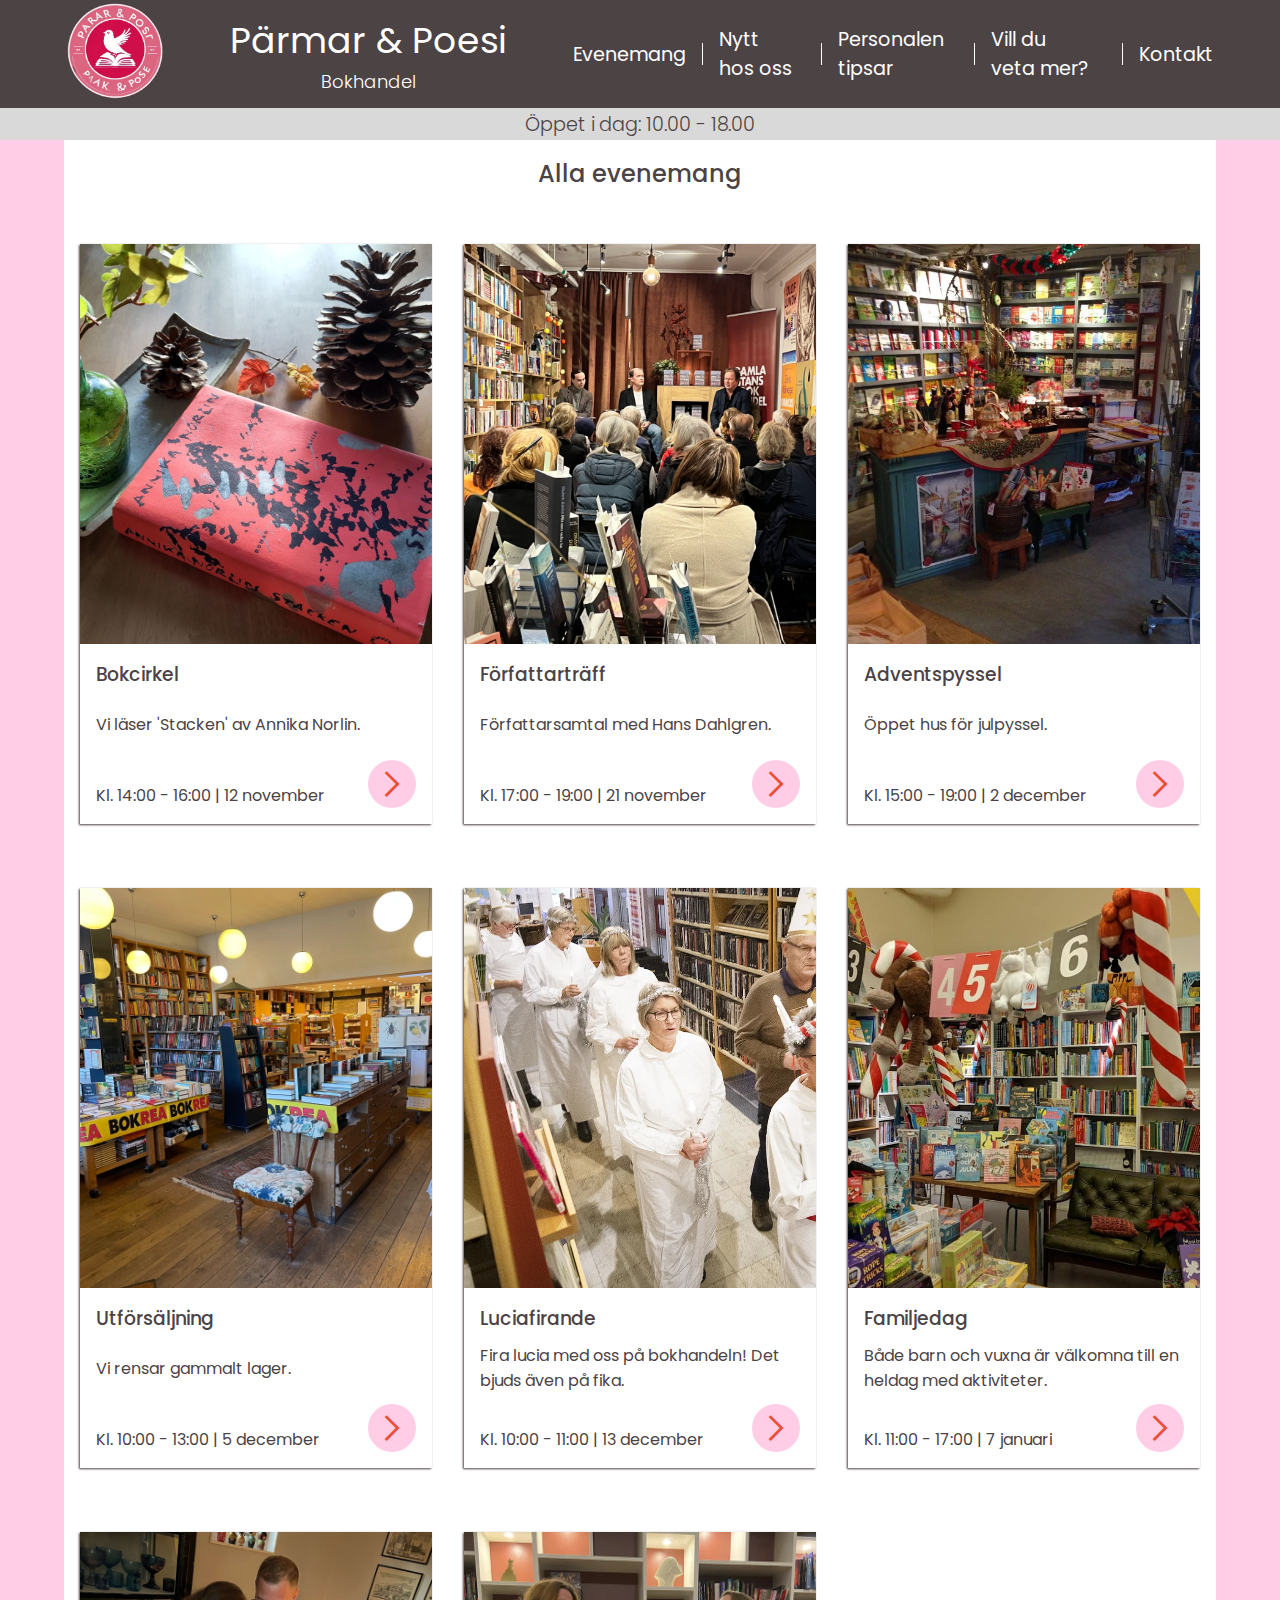
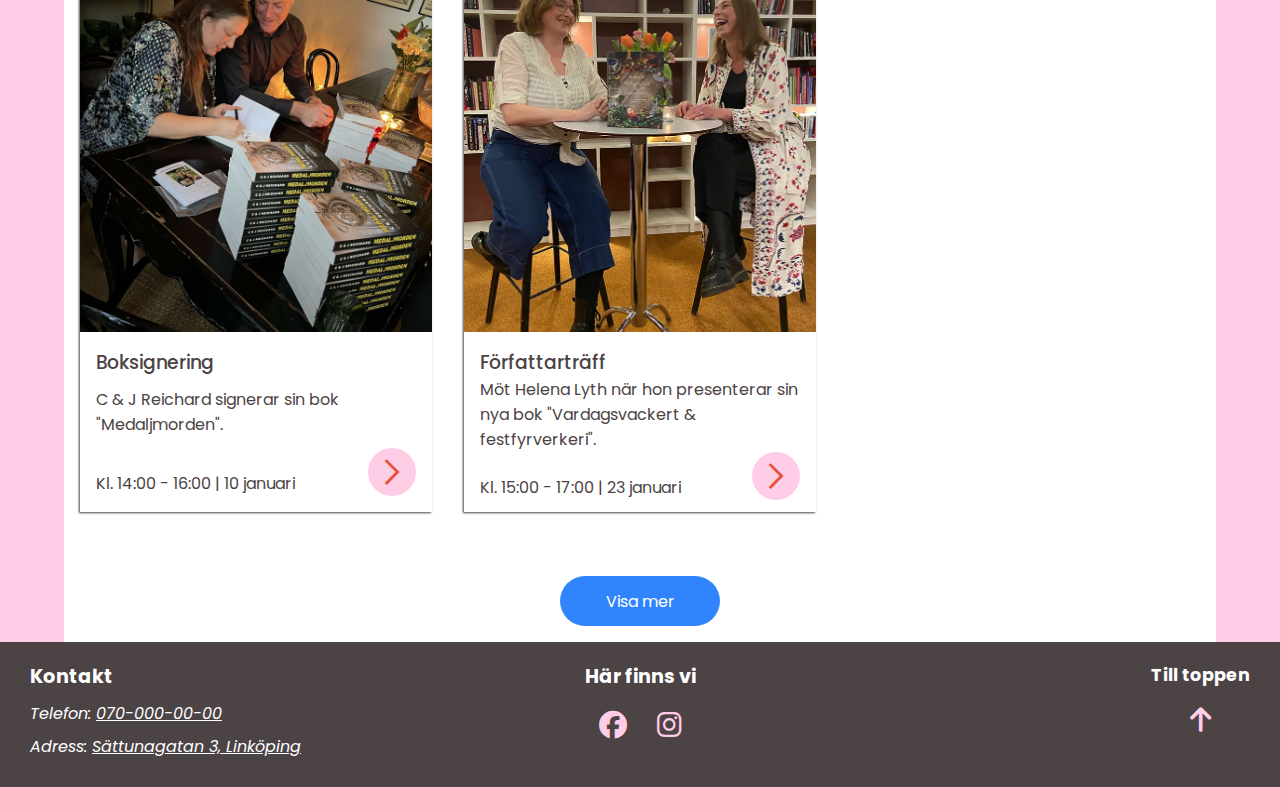
==== commit 4cd50f39: "Fixat lite responsiva radbrytningar och ett litet stavfel i alla_event" ====
--- a/alla_event.html
+++ b/alla_event.html
@@ -54,11 +54,15 @@
       <nav class="desktop-nav">
         <a href="/index.html#evenemang">Evenemang</a>
         <span class="vertical-line"></span>
-        <a href="/index.html#nytt-hos-oss">Nytt hos oss</a>
+        <a href="/index.html#nytt-hos-oss"
+          >Nytt <span class="no-wrap">hos oss</span></a
+        >
         <span class="vertical-line"></span>
         <a href="/index.html#personalen-tipsar">Personalen tipsar</a>
         <span class="vertical-line"></span>
-        <a href="/index.html#kontaktform">Vill du veta mer?</a>
+        <a href="/index.html#kontaktform"
+          >Vill du <span class="no-wrap">veta mer?</span></a
+        >
         <span class="vertical-line"></span>
         <a href="/index.html#footer">Kontakt</a>
       </nav>
@@ -83,7 +87,8 @@
             <p>Vi läser 'Stacken' av Annika Norlin.</p>
             <div class="kal-container">
               <time datetime="2024-11-12 14:00"
-                >Kl. 14:00 - 16:00 | 12 november</time
+                >Kl. 14:00 - 16:00 |
+                <span class="no-wrap">12 november</span></time
               >
               <figure class="figure arrow-link">
                 <span class="material-symbols-outlined link-arrow"
@@ -106,7 +111,8 @@
             <p>Författarsamtal med Hans Dahlgren.</p>
             <div class="kal-container">
               <time datetime="2024-11-21 17:00"
-                >Kl. 17:00 - 19:00 | 21 november</time
+                >Kl. 17:00 - 19:00 |
+                <span class="no-wrap">21 november</span></time
               >
               <figure class="figure arrow-link">
                 <span class="material-symbols-outlined link-arrow"
@@ -129,7 +135,8 @@
             <p>Öppet hus för julpyssel.</p>
             <div class="kal-container">
               <time datetime="2024-12-02 15:00"
-                >Kl. 15:00 - 19:00 | 2 december</time
+                >Kl. 15:00 - 19:00 |
+                <span class="no-wrap">2 december</span></time
               >
               <figure class="figure arrow-link">
                 <span class="material-symbols-outlined link-arrow"
@@ -148,11 +155,12 @@
             />
           </figure>
           <section class="kalender_info_mobil">
-            <h3>Utförsäjlning</h3>
+            <h3>Utförsäljning</h3>
             <p>Vi rensar gammalt lager.</p>
             <div class="kal-container">
               <time datetime="2024-12-05 10:00"
-                >Kl. 10:00 - 13:00 | 5 december</time
+                >Kl. 10:00 - 13:00 |
+                <span class="no-wrap">5 december</span></time
               >
               <figure class="figure arrow-link">
                 <span class="material-symbols-outlined link-arrow"
@@ -176,7 +184,8 @@
             <p>Fira lucia med oss på bokhandeln! Det bjuds även på fika.</p>
             <div class="kal-container">
               <time datetime="2024-12-13 10:00"
-                >Kl. 10:00 - 11:00 | 13 december</time
+                >Kl. 10:00 - 11:00 |
+                <span class="no-wrap">13 december</span></time
               >
               <figure class="figure arrow-link">
                 <span class="material-symbols-outlined link-arrow"
@@ -198,7 +207,8 @@
             </p>
             <div class="kal-container">
               <time datetime="2025-01-07 11:00"
-                >Kl. 11:00 - 17:00 | 7 januari</time
+                >Kl. 11:00 - 17:00 |
+                <span class="no-wrap">7 januari</span></time
               >
               <figure class="figure arrow-link">
                 <span class="material-symbols-outlined link-arrow"
@@ -222,7 +232,8 @@
             <p>C & J Reichard signerar sin bok "Medaljmorden".</p>
             <div class="kal-container">
               <time datetime="2025-01-10 14:00"
-                >Kl. 14:00 - 16:00 | 10 januari</time
+                >Kl. 14:00 - 16:00 |
+                <span class="no-wrap">10 januari</span></time
               >
               <figure class="figure arrow-link">
                 <span class="material-symbols-outlined link-arrow"
@@ -249,7 +260,8 @@
             </p>
             <div class="kal-container lr-container">
               <time datetime="2024-01-23 15:00"
-                >Kl. 15:00 - 17:00 | 23 januari</time
+                >Kl. 15:00 - 17:00 |
+                <span class="no-wrap">23 januari</span></time
               >
               <figure class="figure arrow-link">
                 <span class="material-symbols-outlined link-arrow"
--- a/style.css
+++ b/style.css
@@ -16,13 +16,6 @@
 
 .no-wrap {
   white-space: nowrap;
-}
-
-.evenemang-desktop-container {
-  display: none;
-  flex-direction: column;
-  align-items: center;
-  margin-bottom: 1rem;
 }
 
 /* VARIABLER */
@@ -264,6 +257,15 @@
   width: 80%;
 }
 
+.evenemang-desktop-container {
+  display: none;
+  position: absolute;
+  left: -10000px;
+  flex-direction: column;
+  align-items: center;
+  margin-bottom: 1rem;
+}
+
 .evenemang-desktop {
   display: none;
   align-items: center;
@@ -272,7 +274,18 @@
   margin-bottom: 1rem;
 }
 
-
+.evenemang-desktop article {
+  height: 100%;
+  display: flex;
+  flex-direction: column;
+  justify-content: space-between;
+}
+
+.evenemang-desktop .lr-container {
+  padding: 1rem;
+  margin-bottom: 1rem;
+  align-content: flex-end;
+}
 
 .event-container {
   display: flex;
@@ -422,6 +435,7 @@
 .arrow-link {
   width: 3rem;
   height: 3rem;
+  flex-shrink: 0;
   background-color: var(--COLOR-PINK);
   border-radius: 100%;
   display: flex;
@@ -441,11 +455,12 @@
 
 .button--blue {
   font: inherit;
+  text-align: center;
   min-width: 10rem;
   background-color: var(--COLOR-BLUE);
   color: white;
   border: none;
-  border-radius: 1rem;
+  border-radius: 9999px;
   padding: 0.8rem;
   margin: 1rem auto;
 }
@@ -471,14 +486,14 @@
   background-color: hsl(231, 100%, 90%);
 }
 
-button:hover,
-button:focus {
+.button--blue:hover,
+.button--blue:focus {
   filter: brightness(120%);
   box-shadow: var(--SHADOW);
   cursor: pointer;
 }
 
-button:active {
+.button--blue:active {
   background-color: var(--COLOR-RED);
 }
 
@@ -504,6 +519,10 @@
     scroll-padding-top: 12vh;
   }
 
+  hr {
+    display: none;
+  }
+
   header {
     height: 12vh;
   }
@@ -520,16 +539,29 @@
     height: 2rem;
   }
 
-  .home__main__section {
-    max-width: 90%;
-  }
-
   .evenemang-desktop-container {
     display: flex;
+    position: static;
+    left: unset;
   }
 
   .evenemang-desktop {
     display: flex;
+  }
+
+  .event-container {
+    box-shadow: var(--SHADOW);
+    height: fit-content;
+  }
+
+  .event-picture img {
+    height: 380px;
+    width: 100%;
+    object-fit: cover;
+  }
+
+  .event-info p {
+    padding-right: 1.5rem;
   }
 
   .evenemang {
@@ -565,6 +597,14 @@
   .personalen-tipsar__image {
     width: fit-content;
   }
+
+  .index__main .button--blue {
+    margin: 2rem auto;
+  }
+
+  .home__main__section {
+    max-width: 85%;
+  }
 }
 
 @media screen and (min-width: 1200px) {
@@ -580,4 +620,4 @@
   .opening-times p {
     font-size: 1.2rem;
   }
-}+}
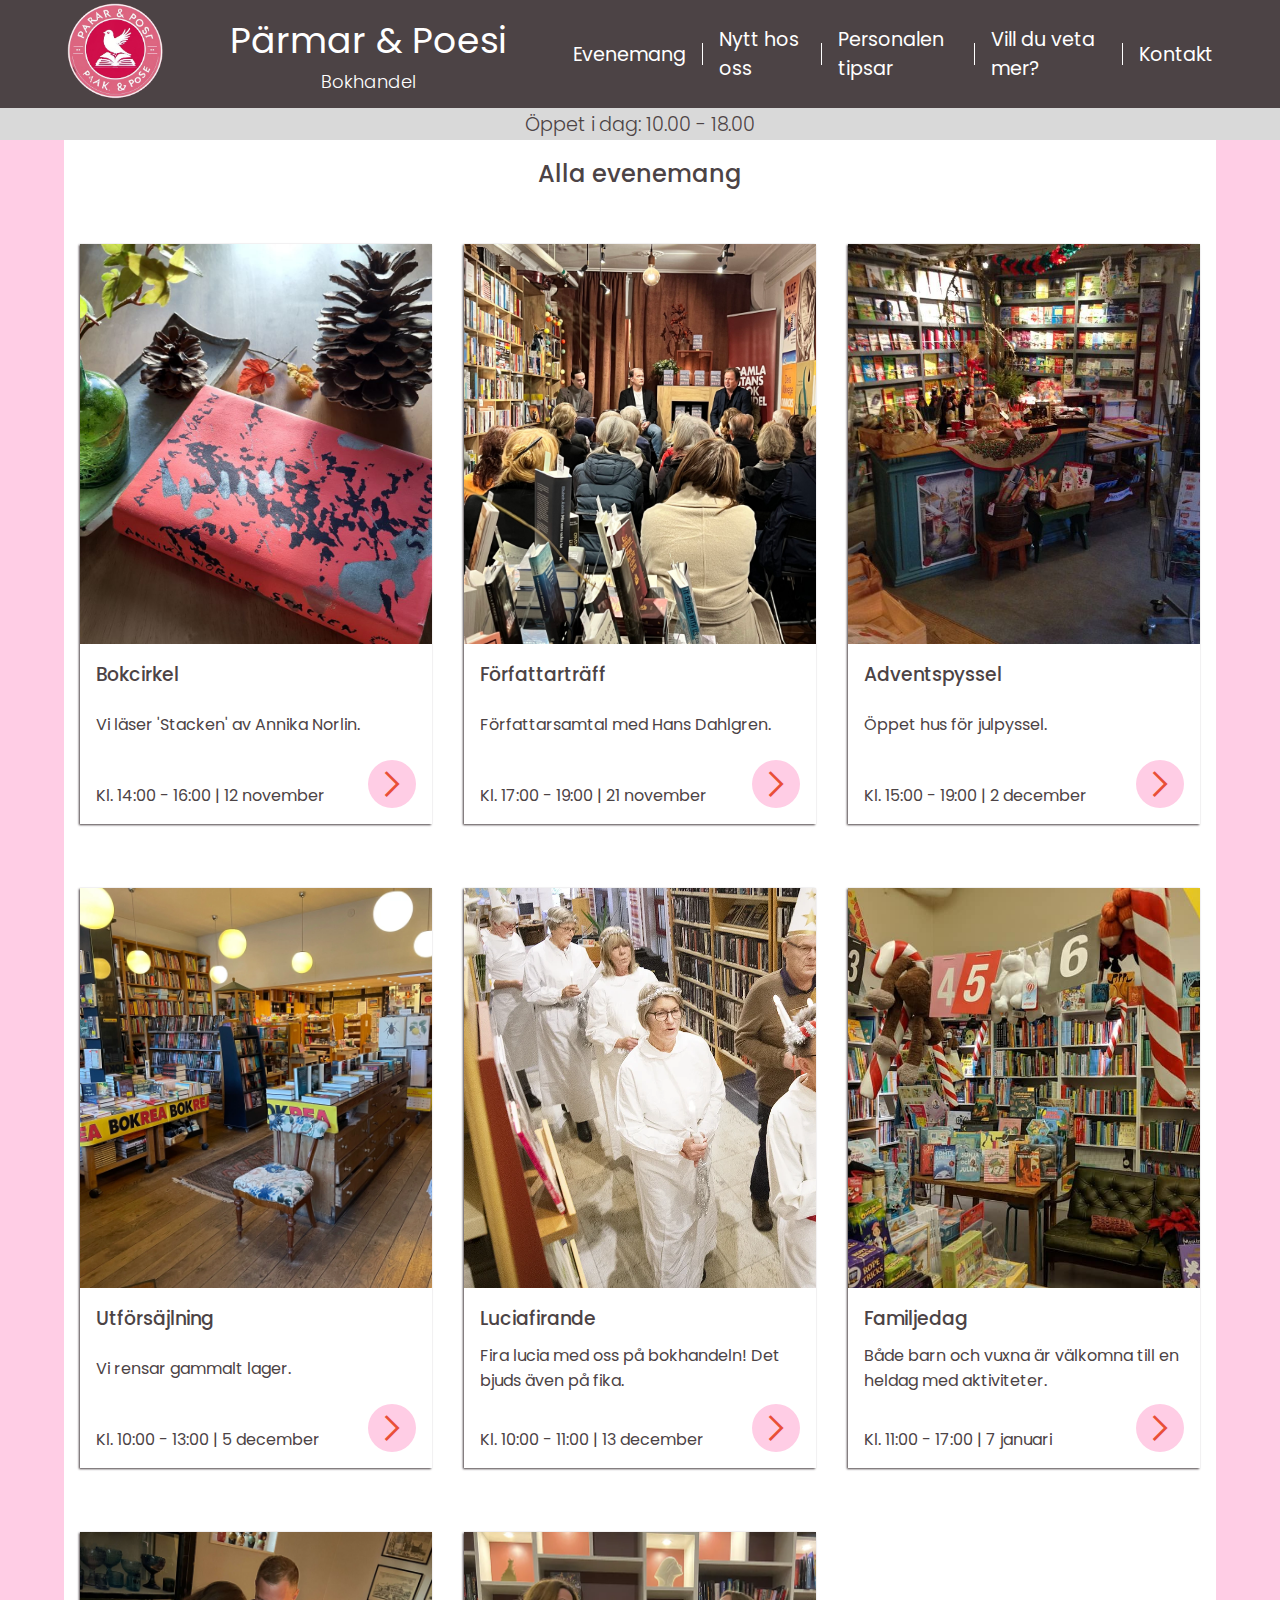
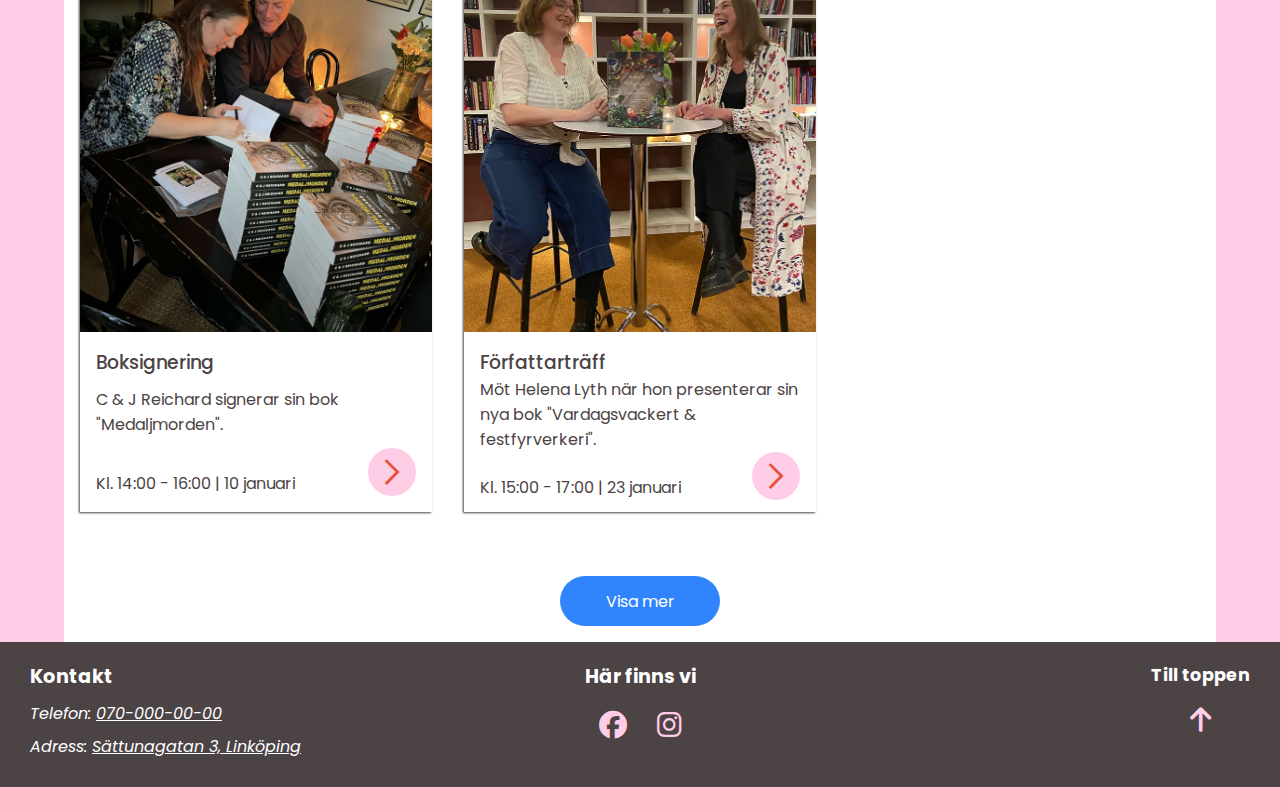
==== commit 6fb6f616: "Merge branch 'main' of https://github.com/AdrianRydin/Poesi-Grupp-Uppgift" ====
--- a/alla_event.html
+++ b/alla_event.html
@@ -54,15 +54,11 @@
       <nav class="desktop-nav">
         <a href="/index.html#evenemang">Evenemang</a>
         <span class="vertical-line"></span>
-        <a href="/index.html#nytt-hos-oss"
-          >Nytt <span class="no-wrap">hos oss</span></a
-        >
+        <a href="/index.html#nytt-hos-oss">Nytt hos oss</a>
         <span class="vertical-line"></span>
         <a href="/index.html#personalen-tipsar">Personalen tipsar</a>
         <span class="vertical-line"></span>
-        <a href="/index.html#kontaktform"
-          >Vill du <span class="no-wrap">veta mer?</span></a
-        >
+        <a href="/index.html#kontaktform">Vill du veta mer?</a>
         <span class="vertical-line"></span>
         <a href="/index.html#footer">Kontakt</a>
       </nav>
@@ -87,8 +83,7 @@
             <p>Vi läser 'Stacken' av Annika Norlin.</p>
             <div class="kal-container">
               <time datetime="2024-11-12 14:00"
-                >Kl. 14:00 - 16:00 |
-                <span class="no-wrap">12 november</span></time
+                >Kl. 14:00 - 16:00 | 12 november</time
               >
               <figure class="figure arrow-link">
                 <span class="material-symbols-outlined link-arrow"
@@ -111,8 +106,7 @@
             <p>Författarsamtal med Hans Dahlgren.</p>
             <div class="kal-container">
               <time datetime="2024-11-21 17:00"
-                >Kl. 17:00 - 19:00 |
-                <span class="no-wrap">21 november</span></time
+                >Kl. 17:00 - 19:00 | 21 november</time
               >
               <figure class="figure arrow-link">
                 <span class="material-symbols-outlined link-arrow"
@@ -135,8 +129,7 @@
             <p>Öppet hus för julpyssel.</p>
             <div class="kal-container">
               <time datetime="2024-12-02 15:00"
-                >Kl. 15:00 - 19:00 |
-                <span class="no-wrap">2 december</span></time
+                >Kl. 15:00 - 19:00 | 2 december</time
               >
               <figure class="figure arrow-link">
                 <span class="material-symbols-outlined link-arrow"
@@ -155,12 +148,11 @@
             />
           </figure>
           <section class="kalender_info_mobil">
-            <h3>Utförsäljning</h3>
+            <h3>Utförsäjlning</h3>
             <p>Vi rensar gammalt lager.</p>
             <div class="kal-container">
               <time datetime="2024-12-05 10:00"
-                >Kl. 10:00 - 13:00 |
-                <span class="no-wrap">5 december</span></time
+                >Kl. 10:00 - 13:00 | 5 december</time
               >
               <figure class="figure arrow-link">
                 <span class="material-symbols-outlined link-arrow"
@@ -184,8 +176,7 @@
             <p>Fira lucia med oss på bokhandeln! Det bjuds även på fika.</p>
             <div class="kal-container">
               <time datetime="2024-12-13 10:00"
-                >Kl. 10:00 - 11:00 |
-                <span class="no-wrap">13 december</span></time
+                >Kl. 10:00 - 11:00 | 13 december</time
               >
               <figure class="figure arrow-link">
                 <span class="material-symbols-outlined link-arrow"
@@ -207,8 +198,7 @@
             </p>
             <div class="kal-container">
               <time datetime="2025-01-07 11:00"
-                >Kl. 11:00 - 17:00 |
-                <span class="no-wrap">7 januari</span></time
+                >Kl. 11:00 - 17:00 | 7 januari</time
               >
               <figure class="figure arrow-link">
                 <span class="material-symbols-outlined link-arrow"
@@ -232,8 +222,7 @@
             <p>C & J Reichard signerar sin bok "Medaljmorden".</p>
             <div class="kal-container">
               <time datetime="2025-01-10 14:00"
-                >Kl. 14:00 - 16:00 |
-                <span class="no-wrap">10 januari</span></time
+                >Kl. 14:00 - 16:00 | 10 januari</time
               >
               <figure class="figure arrow-link">
                 <span class="material-symbols-outlined link-arrow"
@@ -260,8 +249,7 @@
             </p>
             <div class="kal-container lr-container">
               <time datetime="2024-01-23 15:00"
-                >Kl. 15:00 - 17:00 |
-                <span class="no-wrap">23 januari</span></time
+                >Kl. 15:00 - 17:00 | 23 januari</time
               >
               <figure class="figure arrow-link">
                 <span class="material-symbols-outlined link-arrow"
--- a/style.css
+++ b/style.css
@@ -16,6 +16,13 @@
 
 .no-wrap {
   white-space: nowrap;
+}
+
+.evenemang-desktop-container {
+  display: none;
+  flex-direction: column;
+  align-items: center;
+  margin-bottom: 1rem;
 }
 
 /* VARIABLER */
@@ -257,15 +264,6 @@
   width: 80%;
 }
 
-.evenemang-desktop-container {
-  display: none;
-  position: absolute;
-  left: -10000px;
-  flex-direction: column;
-  align-items: center;
-  margin-bottom: 1rem;
-}
-
 .evenemang-desktop {
   display: none;
   align-items: center;
@@ -274,18 +272,7 @@
   margin-bottom: 1rem;
 }
 
-.evenemang-desktop article {
-  height: 100%;
-  display: flex;
-  flex-direction: column;
-  justify-content: space-between;
-}
-
-.evenemang-desktop .lr-container {
-  padding: 1rem;
-  margin-bottom: 1rem;
-  align-content: flex-end;
-}
+
 
 .event-container {
   display: flex;
@@ -435,7 +422,6 @@
 .arrow-link {
   width: 3rem;
   height: 3rem;
-  flex-shrink: 0;
   background-color: var(--COLOR-PINK);
   border-radius: 100%;
   display: flex;
@@ -519,10 +505,6 @@
     scroll-padding-top: 12vh;
   }
 
-  hr {
-    display: none;
-  }
-
   header {
     height: 12vh;
   }
@@ -539,29 +521,16 @@
     height: 2rem;
   }
 
+  .home__main__section {
+    max-width: 90%;
+  }
+
   .evenemang-desktop-container {
     display: flex;
-    position: static;
-    left: unset;
   }
 
   .evenemang-desktop {
     display: flex;
-  }
-
-  .event-container {
-    box-shadow: var(--SHADOW);
-    height: fit-content;
-  }
-
-  .event-picture img {
-    height: 380px;
-    width: 100%;
-    object-fit: cover;
-  }
-
-  .event-info p {
-    padding-right: 1.5rem;
   }
 
   .evenemang {
@@ -597,14 +566,6 @@
   .personalen-tipsar__image {
     width: fit-content;
   }
-
-  .index__main .button--blue {
-    margin: 2rem auto;
-  }
-
-  .home__main__section {
-    max-width: 85%;
-  }
 }
 
 @media screen and (min-width: 1200px) {
@@ -620,4 +581,4 @@
   .opening-times p {
     font-size: 1.2rem;
   }
-}
+}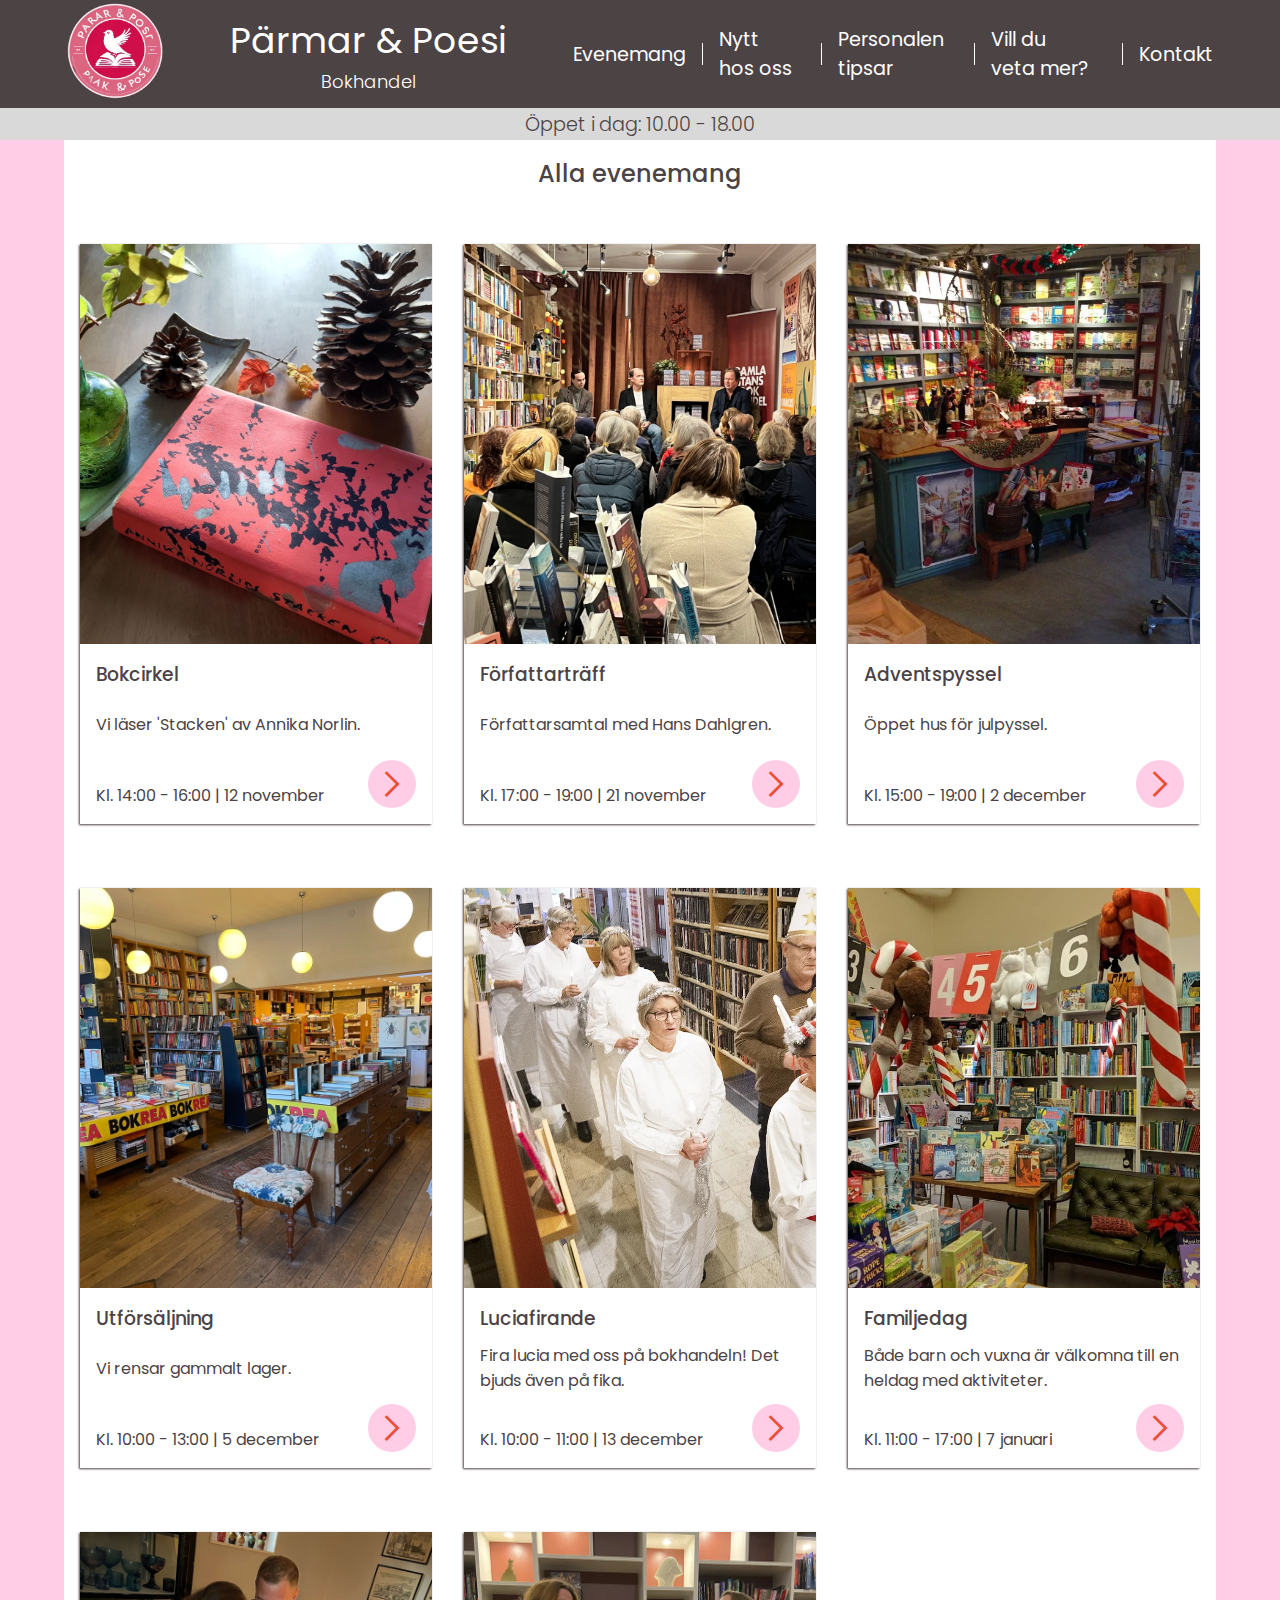
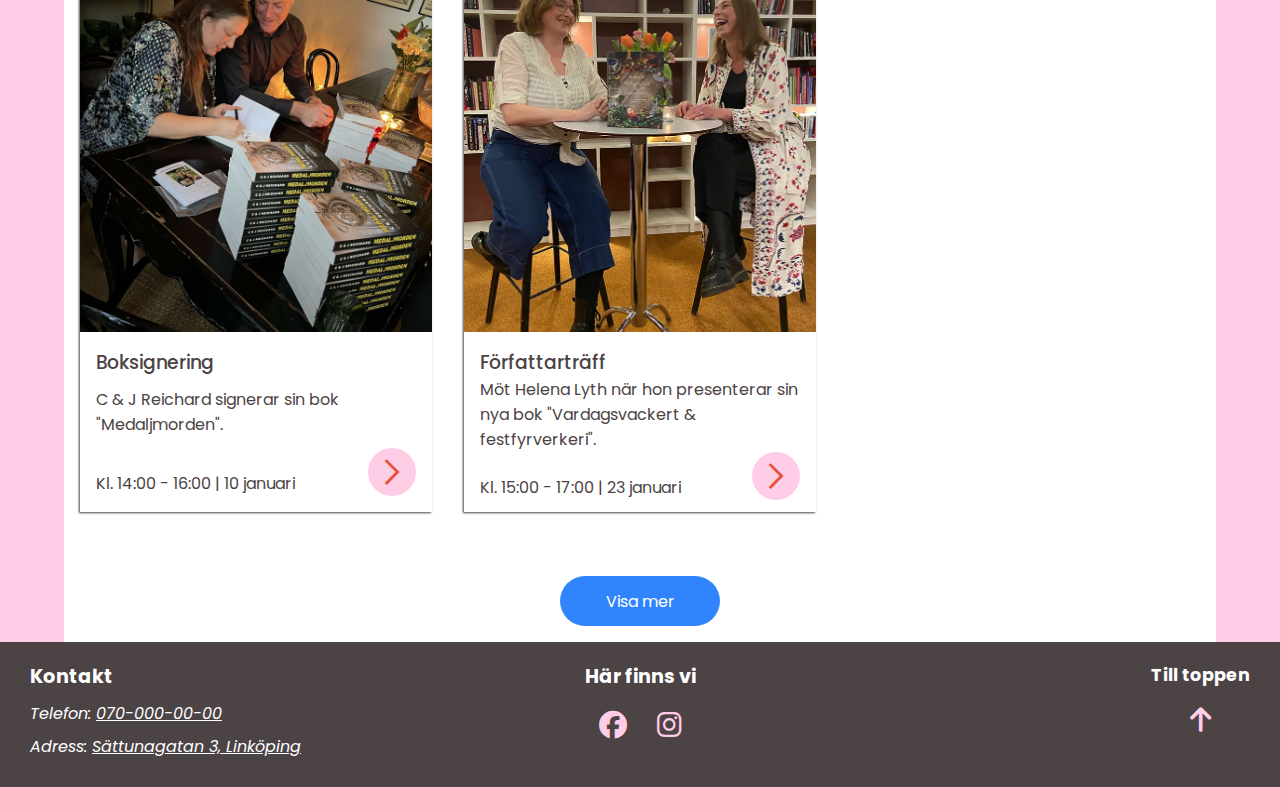
==== commit 64750437: "Merge pull request #38 from AdrianRydin/container-fix" ====
--- a/alla_event.html
+++ b/alla_event.html
@@ -39,7 +39,7 @@
         <p class="poppins-light">Bokhandel</p>
       </section>
 
-      <button class="hamburger">
+      <button class="hamburger" tabindex="-1">
         <aside class="bar"></aside>
       </button>
 
@@ -54,11 +54,15 @@
       <nav class="desktop-nav">
         <a href="/index.html#evenemang">Evenemang</a>
         <span class="vertical-line"></span>
-        <a href="/index.html#nytt-hos-oss">Nytt hos oss</a>
+        <a href="/index.html#nytt-hos-oss"
+          >Nytt <span class="no-wrap">hos oss</span></a
+        >
         <span class="vertical-line"></span>
         <a href="/index.html#personalen-tipsar">Personalen tipsar</a>
         <span class="vertical-line"></span>
-        <a href="/index.html#kontaktform">Vill du veta mer?</a>
+        <a href="/index.html#kontaktform"
+          >Vill du <span class="no-wrap">veta mer?</span></a
+        >
         <span class="vertical-line"></span>
         <a href="/index.html#footer">Kontakt</a>
       </nav>
@@ -75,17 +79,20 @@
         <h2 class="kalender-h2">Alla evenemang</h2>
 
         <article class="kalender_container_mobil">
-          <figure class="kalender-picture">
-            <img src="/img/stacken_1280x960.jpg" alt="Boken 'Stacken'" />
-          </figure>
+          <a href="/event_01.html" title="Till eventet"
+            ><figure class="kalender-picture">
+              <img src="/img/stacken_1280x960.jpg" alt="Boken 'Stacken'" />
+            </figure>
+          </a>
           <section class="kalender_info_mobil">
             <h3>Bokcirkel</h3>
             <p>Vi läser 'Stacken' av Annika Norlin.</p>
             <div class="kal-container">
               <time datetime="2024-11-12 14:00"
-                >Kl. 14:00 - 16:00 | 12 november</time
-              >
-              <figure class="figure arrow-link">
+                >Kl. 14:00 - 16:00 |
+                <span class="no-wrap">12 november</span></time
+              >
+              <figure class="figure arrow-link" title="Till evenemanget">
                 <span class="material-symbols-outlined link-arrow"
                   >arrow_forward_ios</span
                 >
@@ -106,9 +113,10 @@
             <p>Författarsamtal med Hans Dahlgren.</p>
             <div class="kal-container">
               <time datetime="2024-11-21 17:00"
-                >Kl. 17:00 - 19:00 | 21 november</time
-              >
-              <figure class="figure arrow-link">
+                >Kl. 17:00 - 19:00 |
+                <span class="no-wrap">21 november</span></time
+              >
+              <figure class="figure arrow-link" title="Till evenemanget">
                 <span class="material-symbols-outlined link-arrow"
                   >arrow_forward_ios</span
                 >
@@ -129,9 +137,10 @@
             <p>Öppet hus för julpyssel.</p>
             <div class="kal-container">
               <time datetime="2024-12-02 15:00"
-                >Kl. 15:00 - 19:00 | 2 december</time
-              >
-              <figure class="figure arrow-link">
+                >Kl. 15:00 - 19:00 |
+                <span class="no-wrap">2 december</span></time
+              >
+              <figure class="figure arrow-link" title="Till evenemanget">
                 <span class="material-symbols-outlined link-arrow"
                   >arrow_forward_ios</span
                 >
@@ -148,13 +157,14 @@
             />
           </figure>
           <section class="kalender_info_mobil">
-            <h3>Utförsäjlning</h3>
+            <h3>Utförsäljning</h3>
             <p>Vi rensar gammalt lager.</p>
             <div class="kal-container">
               <time datetime="2024-12-05 10:00"
-                >Kl. 10:00 - 13:00 | 5 december</time
-              >
-              <figure class="figure arrow-link">
+                >Kl. 10:00 - 13:00 |
+                <span class="no-wrap">5 december</span></time
+              >
+              <figure class="figure arrow-link" title="Till evenemanget">
                 <span class="material-symbols-outlined link-arrow"
                   >arrow_forward_ios</span
                 >
@@ -176,9 +186,10 @@
             <p>Fira lucia med oss på bokhandeln! Det bjuds även på fika.</p>
             <div class="kal-container">
               <time datetime="2024-12-13 10:00"
-                >Kl. 10:00 - 11:00 | 13 december</time
-              >
-              <figure class="figure arrow-link">
+                >Kl. 10:00 - 11:00 |
+                <span class="no-wrap">13 december</span></time
+              >
+              <figure class="figure arrow-link" title="Till evenemanget">
                 <span class="material-symbols-outlined link-arrow"
                   >arrow_forward_ios</span
                 >
@@ -198,9 +209,10 @@
             </p>
             <div class="kal-container">
               <time datetime="2025-01-07 11:00"
-                >Kl. 11:00 - 17:00 | 7 januari</time
-              >
-              <figure class="figure arrow-link">
+                >Kl. 11:00 - 17:00 |
+                <span class="no-wrap">7 januari</span></time
+              >
+              <figure class="figure arrow-link" title="Till evenemanget">
                 <span class="material-symbols-outlined link-arrow"
                   >arrow_forward_ios</span
                 >
@@ -222,9 +234,10 @@
             <p>C & J Reichard signerar sin bok "Medaljmorden".</p>
             <div class="kal-container">
               <time datetime="2025-01-10 14:00"
-                >Kl. 14:00 - 16:00 | 10 januari</time
-              >
-              <figure class="figure arrow-link">
+                >Kl. 14:00 - 16:00 |
+                <span class="no-wrap">10 januari</span></time
+              >
+              <figure class="figure arrow-link" title="Till evenemanget">
                 <span class="material-symbols-outlined link-arrow"
                   >arrow_forward_ios</span
                 >
@@ -249,9 +262,10 @@
             </p>
             <div class="kal-container lr-container">
               <time datetime="2024-01-23 15:00"
-                >Kl. 15:00 - 17:00 | 23 januari</time
-              >
-              <figure class="figure arrow-link">
+                >Kl. 15:00 - 17:00 |
+                <span class="no-wrap">23 januari</span></time
+              >
+              <figure class="figure arrow-link" title="Till evenemanget">
                 <span class="material-symbols-outlined link-arrow"
                   >arrow_forward_ios</span
                 >
--- a/style.css
+++ b/style.css
@@ -16,13 +16,6 @@
 
 .no-wrap {
   white-space: nowrap;
-}
-
-.evenemang-desktop-container {
-  display: none;
-  flex-direction: column;
-  align-items: center;
-  margin-bottom: 1rem;
 }
 
 /* VARIABLER */
@@ -264,6 +257,15 @@
   width: 80%;
 }
 
+.evenemang-desktop-container {
+  display: none;
+  position: absolute;
+  left: -10000px;
+  flex-direction: column;
+  align-items: center;
+  margin-bottom: 1rem;
+}
+
 .evenemang-desktop {
   display: none;
   align-items: center;
@@ -272,7 +274,18 @@
   margin-bottom: 1rem;
 }
 
-
+.evenemang-desktop article {
+  height: 100%;
+  display: flex;
+  flex-direction: column;
+  justify-content: space-between;
+}
+
+.evenemang-desktop .lr-container {
+  padding: 1rem;
+  margin-bottom: 1rem;
+  align-content: flex-end;
+}
 
 .event-container {
   display: flex;
@@ -422,6 +435,7 @@
 .arrow-link {
   width: 3rem;
   height: 3rem;
+  flex-shrink: 0;
   background-color: var(--COLOR-PINK);
   border-radius: 100%;
   display: flex;
@@ -505,6 +519,10 @@
     scroll-padding-top: 12vh;
   }
 
+  hr {
+    display: none;
+  }
+
   header {
     height: 12vh;
   }
@@ -521,16 +539,29 @@
     height: 2rem;
   }
 
-  .home__main__section {
-    max-width: 90%;
-  }
-
   .evenemang-desktop-container {
     display: flex;
+    position: static;
+    left: unset;
   }
 
   .evenemang-desktop {
     display: flex;
+  }
+
+  .event-container {
+    box-shadow: var(--SHADOW);
+    height: fit-content;
+  }
+
+  .event-picture img {
+    height: 380px;
+    width: 100%;
+    object-fit: cover;
+  }
+
+  .event-info p {
+    padding-right: 1.5rem;
   }
 
   .evenemang {
@@ -566,6 +597,14 @@
   .personalen-tipsar__image {
     width: fit-content;
   }
+
+  .index__main .button--blue {
+    margin: 2rem auto;
+  }
+
+  .home__main__section {
+    max-width: 85%;
+  }
 }
 
 @media screen and (min-width: 1200px) {
@@ -581,4 +620,4 @@
   .opening-times p {
     font-size: 1.2rem;
   }
-}+}
